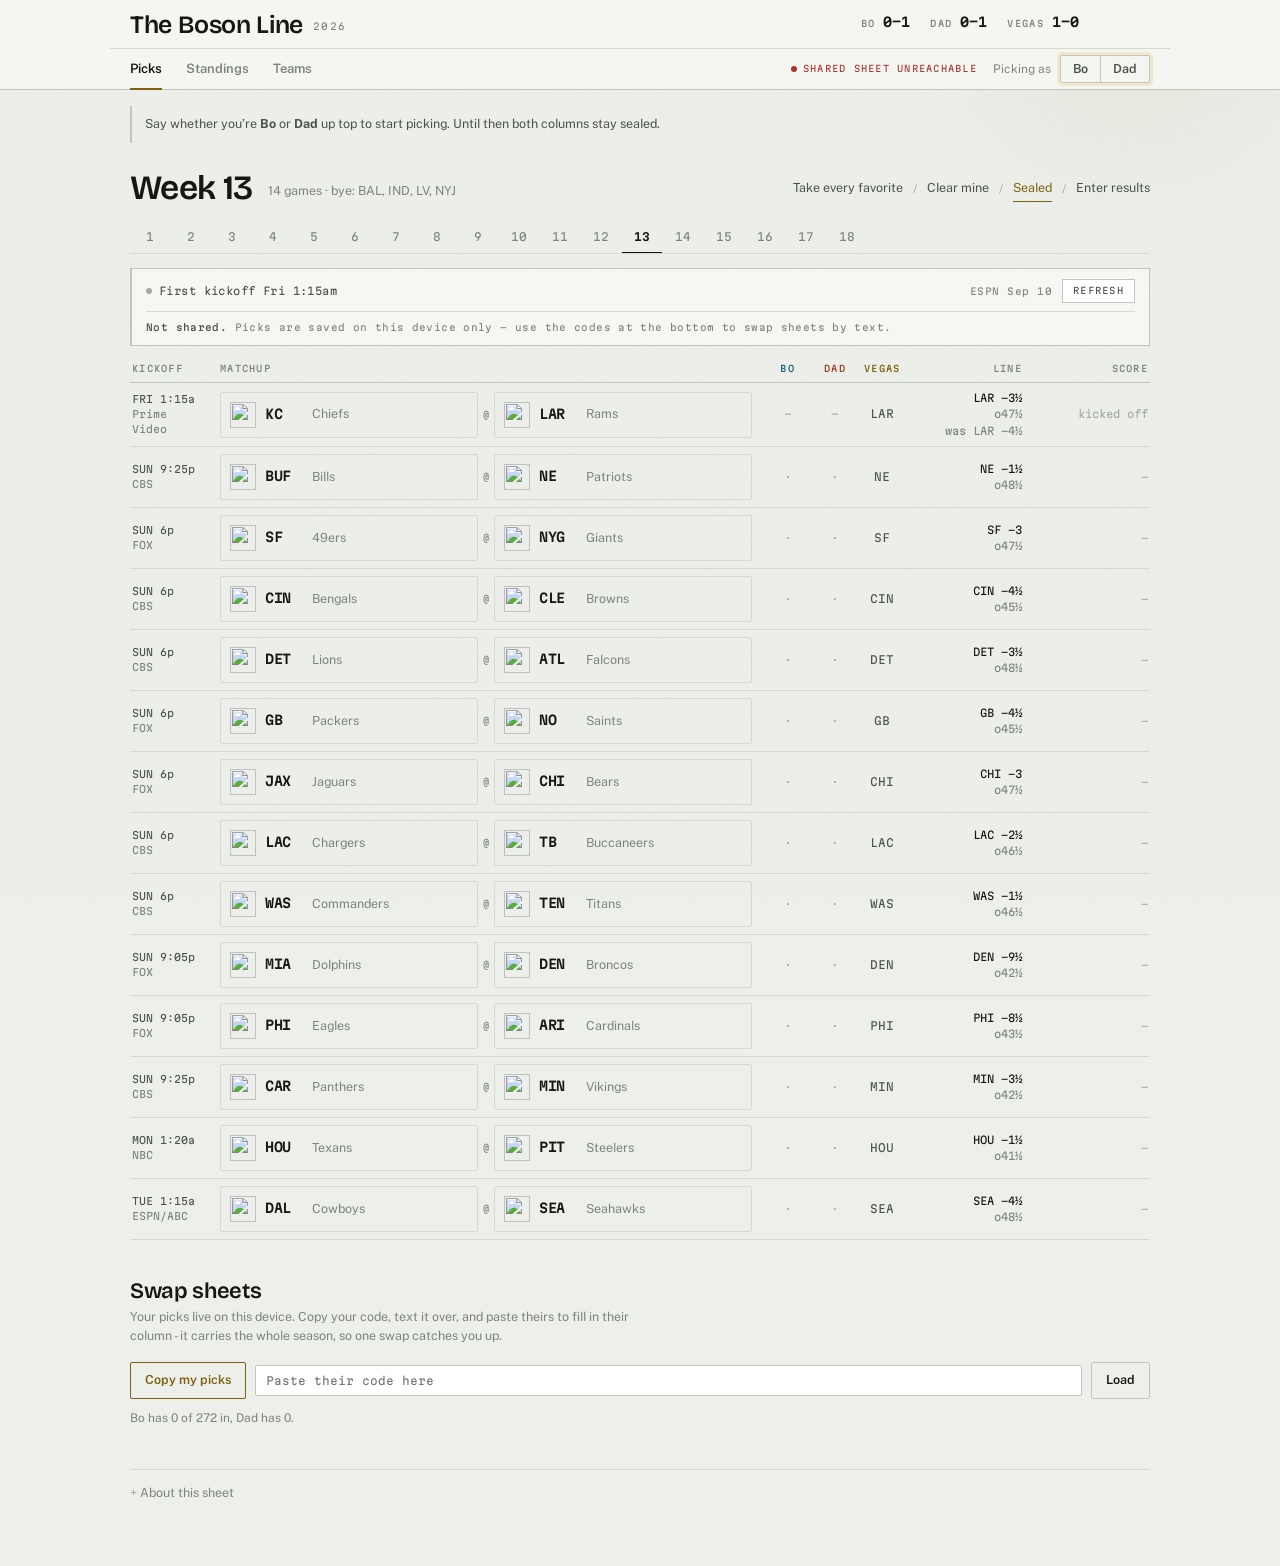
==== docs/index.html @ c56d526b "Make the live data legible and the sync trustworthy Three things Dad will actually notice, plus fres" ====
<!doctype html>
<html lang="en">
<head>
<meta charset="utf-8">
<meta name="viewport" content="width=device-width, initial-scale=1, viewport-fit=cover">
<title>The Boson Line</title>
<meta name="description" content="Bo vs Dad vs Vegas — the 2026 NFL pick sheet.">
<meta name="color-scheme" content="light dark">
<meta name="theme-color" content="#edefea" media="(prefers-color-scheme: light)">
<meta name="theme-color" content="#0f1210" media="(prefers-color-scheme: dark)">
<link rel="icon" href="data:image/svg+xml,%3Csvg xmlns='http://www.w3.org/2000/svg' viewBox='0 0 32 32'%3E%3Ctext y='26' font-size='26'%3E%F0%9F%8F%88%3C/text%3E%3C/svg%3E">
<link rel="preconnect" href="https://fonts.gstatic.com" crossorigin>
<link rel="preconnect" href="https://a.espncdn.com" crossorigin>
<link rel="stylesheet" href="https://fonts.googleapis.com/css2?family=Bricolage+Grotesque:opsz,wght@12..96,500;12..96,600;12..96,700&family=Martian+Mono:wght@400;500;600&family=Public+Sans:wght@400;500;600&display=swap">
<link rel="stylesheet" href="./assets/styles.css">
</head>
<body>

<div class="atmos" aria-hidden="true"></div>
<div class="bloom" aria-hidden="true"></div>

<header class="mast" id="mast">
  <div class="mast-row one">
    <span class="word">The Boson Line<span class="yr">2026</span></span>
    <button type="button" class="live" id="live" title="Jump to the week that is on right now"><i></i>LIVE</button>
    <div class="scoreline" id="scoreline"></div>
  </div>
  <div class="mast-row two">
    <nav class="tabs" role="tablist" aria-label="Sections">
      <button type="button" role="tab" id="tab-picks" aria-selected="true" aria-controls="pane-picks">Picks</button>
      <button type="button" role="tab" id="tab-standings" aria-selected="false" aria-controls="pane-standings">Standings</button>
      <button type="button" role="tab" id="tab-teams" aria-selected="false" aria-controls="pane-teams">Teams</button>
    </nav>
    <span class="status local" id="status"><i></i><span class="txt">On this device</span></span>
    <div class="ident">
      <span class="lab">Picking as</span>
      <div class="pair" role="group" aria-label="Who is picking">
        <button type="button" class="bo" id="who-bo" aria-pressed="false">Bo</button>
        <button type="button" class="dad" id="who-dad" aria-pressed="false">Dad</button>
      </div>
    </div>
  </div>
</header>

<main class="wrap">
  <section id="pane-picks" role="tabpanel" aria-labelledby="tab-picks">
    <div id="notice"></div>
    <div class="whead">
      <h2 id="weekTitle">Week 1</h2>
      <span class="said" id="weekSaid"></span>
      <div class="acts">
        <button type="button" id="fillFav">Take every favorite</button>
        <span class="sep">/</span>
        <button type="button" id="clearWk">Clear mine</button>
        <span class="sep">/</span>
        <button type="button" id="sealBtn" aria-pressed="true">Sealed</button>
        <span class="sep">/</span>
        <button type="button" id="resBtn" aria-pressed="false">Enter results</button>
      </div>
    </div>
    <div class="weeks" id="weeks" role="group" aria-label="Choose week"></div>
    <div class="livebar" id="livebar" aria-live="polite"></div>
    <div class="sheet-head">
      <span class="colhead">Kickoff</span>
      <span class="colhead">Matchup</span>
      <span class="slots colhead"><span>Bo</span><span>Dad</span><span>Vegas</span></span>
      <span class="colhead r">Line</span>
      <span class="colhead r">Score</span>
    </div>
    <div id="games"></div>

    <section class="sec" id="swapSec">
      <h3>Swap sheets</h3>
      <p class="cap" id="swapCap">Your picks live on this device. Copy your code, text it over, and paste theirs
      to fill in their column &mdash; it carries the whole season, so one swap catches you up.</p>
      <div class="swap">
        <button type="button" class="btn key" id="copyMine">Copy my picks</button>
        <input type="text" id="theirCode" placeholder="Paste their code here" spellcheck="false" aria-label="Their picks code">
        <button type="button" class="btn" id="loadTheirs">Load</button>
      </div>
      <p class="said2" id="swapSaid"></p>
    </section>

    <details class="about">
      <summary>About this sheet</summary>
      <div class="body">
        <p><b>Scoring.</b> A point for every game you call right, same as Dad&rsquo;s spreadsheet.
        <b>Vegas</b> is the third player, and its pick is the preseason favorite off the 2026 sheet,
        locked before kickoff so its record can&rsquo;t drift.</p>
        <p><b>The line.</b> The Line column is the current DraftKings number by way of ESPN, with the move
        off the preseason number underneath. Against-the-spread is judged on that current line.</p>
        <p><b>Staying current.</b> The strip under the week shows what is on right now, how old the
        numbers are, and whether both sheets are in step. It refetches on its own &mdash; every 20 seconds
        while a game in the week you are looking at is live, every ten minutes otherwise, and whenever you
        come back to the tab. <b>Refresh</b> forces it.</p>
        <p><b>Sharing.</b> Both of you write to the same sheet, so a pick shows up on the other phone within
        a second or two and the other person&rsquo;s newest change is highlighted as it lands. Picks made
        with no signal are held on the phone and sent the moment it reconnects &mdash; the line reads
        &ldquo;Everything saved&rdquo; only when the shared sheet really has them.</p>
        <p><b>Results.</b> Lines and final scores are pulled live from ESPN whenever you open a week, so
        nothing here needs republishing. Hand entry is only for fixing something ESPN gets wrong. Games lock
        at kickoff, and while the sheet is sealed you can&rsquo;t see the other column on a game until
        you&rsquo;ve picked it yourself.</p>
        <p><b>Sources.</b> Schedule, preseason lines and byes come from Pete Holland&rsquo;s 2026 workbook.
        Kickoffs, live lines, totals, scores, club marks and team colors come from ESPN. Club marks are
        used to identify the teams and belong to their clubs.</p>
        <p class="stamp" id="stamp"></p>
      </div>
    </details>
  </section>

  <section id="pane-standings" role="tabpanel" aria-labelledby="tab-standings" hidden></section>
  <section id="pane-teams" role="tabpanel" aria-labelledby="tab-teams" hidden></section>
</main>

<script type="module" src="./assets/app.js"></script>
</body>
</html>
---- docs/assets/styles.css ----
/* ------------------------------------------------------------------ tokens
   Borrowed from the portfolio system: every neutral tinted toward the canvas,
   hairline borders, sharp 2px corners, one accent held under ~10% of any view.
   Green means right and red means wrong; nothing else gets to use them.      */
:root{
  --paper:#edefea; --sheet:#f6f7f3; --raise:#ffffff;
  --ink:#151812; --ink2:#4c534a; --ink3:#7d857a; --faint:#a3aa9e;
  --rule:#d5d9d0; --rule2:#c0c6ba;
  --gold:#7f6210; --gold-bg:#efe7d0;
  --bo:#1a6580; --bo-bg:#dceaf0; --bo-on:#ffffff;
  --dad:#9b3f28; --dad-bg:#f6e1d9; --dad-on:#ffffff;
  --hit:#2a7146; --live:#a8352f;
  --glow:rgba(127,98,16,.055);
  --noise:.030;
}
@media (prefers-color-scheme: dark){
  :root:not([data-theme="light"]){
    --paper:#0f1210; --sheet:#161a15; --raise:#1c211a;
    --ink:#eef1ea; --ink2:#aab2a5; --ink3:#828a7d; --faint:#5f6659;
    --rule:#272e24; --rule2:#3a4237;
    --gold:#d9ae4c; --gold-bg:#332c17;
    --bo:#6ec2dd; --bo-bg:#122c35; --bo-on:#0c181d;
    --dad:#e8956f; --dad-bg:#341f17; --dad-on:#20110a;
    --hit:#63c489; --live:#ef8079;
    --glow:rgba(217,174,76,.06);
    --noise:.040;
  }
}
:root[data-theme="dark"]{
  --paper:#0f1210; --sheet:#161a15; --raise:#1c211a;
  --ink:#eef1ea; --ink2:#aab2a5; --ink3:#828a7d; --faint:#5f6659;
  --rule:#272e24; --rule2:#3a4237;
  --gold:#d9ae4c; --gold-bg:#332c17;
  --bo:#6ec2dd; --bo-bg:#122c35; --bo-on:#0c181d;
  --dad:#e8956f; --dad-bg:#341f17; --dad-on:#20110a;
  --hit:#63c489; --live:#ef8079;
  --glow:rgba(217,174,76,.06);
  --noise:.040;
}

*{box-sizing:border-box}
body{
  margin:0; background:var(--paper); color:var(--ink);
  font-family:"Public Sans", ui-sans-serif, system-ui, -apple-system, "Segoe UI", sans-serif;
  font-size:15px; line-height:1.5; -webkit-font-smoothing:antialiased;
  font-feature-settings:"cv11","ss01";
}
/* atmosphere: a faint tooth over the whole page so the ground reads as paper
   rather than flat fill, plus one warm bloom behind the masthead. */
.atmos{position:fixed; inset:0; z-index:0; pointer-events:none;
  background-image:url("data:image/svg+xml,%3Csvg xmlns='http://www.w3.org/2000/svg' width='200' height='200'%3E%3Cfilter id='n'%3E%3CfeTurbulence type='fractalNoise' baseFrequency='.85' numOctaves='3' stitchTiles='stitch'/%3E%3C/filter%3E%3Crect width='100%25' height='100%25' filter='url(%23n)'/%3E%3C/svg%3E");
  opacity:var(--noise)}
.bloom{position:fixed; top:-220px; right:-160px; width:620px; height:520px; z-index:0; pointer-events:none;
  background:radial-gradient(closest-side, var(--glow), transparent 70%)}
.mast, main{position:relative; z-index:1}
button{font:inherit; color:inherit; cursor:pointer; background:none; border:none; text-align:left; padding:0}
:focus-visible{outline:2px solid var(--gold); outline-offset:3px}
h2,h3{text-wrap:balance; margin:0}
img{max-width:100%}
.wrap{max-width:1060px; margin:0 auto; padding-inline:20px; padding-block:0 64px}
[hidden]{display:none !important}

/* the mono voice: eyebrows, column heads, codes and figures - nothing else */
.mono, .colhead, .sc .n, .sc .v, .when, .ledger, .line, .score, .weeks button,
.pk .code, td.n, th, .resedit, .live, .stamp, .livebar{
  font-family:"Martian Mono", ui-monospace, SFMono-Regular, Menlo, monospace;
  font-variant-numeric:tabular-nums;
}
.colhead{font-size:9px; letter-spacing:.14em; text-transform:uppercase; color:var(--ink3); font-weight:500}

/* ------------------------------------------------------------------ live strip
   One line that answers "what is happening, and is this current?" - which the
   sheet previously made you read sixteen rows to work out. */
.livebar{display:grid; gap:8px 16px; align-items:center; margin-top:14px;
  grid-template-columns:auto minmax(0,1fr) auto; grid-template-areas:"state scores meta" "sync sync sync";
  border:1px solid var(--rule2); border-left:2px solid var(--rule2);
  background:var(--sheet); padding:10px 14px; font-size:10.5px}
.livebar.on{border-left-color:var(--live)}
.lb-state{grid-area:state; display:flex; align-items:center; gap:7px; color:var(--ink2);
  letter-spacing:.04em; white-space:nowrap}
.lb-state i{width:6px; height:6px; border-radius:50%; background:var(--faint); flex:0 0 auto}
.livebar.on .lb-state{color:var(--live)}
.livebar.on .lb-state i{background:currentColor; animation:blip 1.9s infinite}
.lb-scores{grid-area:scores; display:flex; gap:8px; overflow-x:auto; scrollbar-width:none;
  min-width:0; padding-bottom:1px}
.lb-scores::-webkit-scrollbar{display:none}
.lb-scores .chip{display:inline-flex; align-items:baseline; gap:5px; white-space:nowrap;
  border:1px solid var(--rule); background:var(--raise); padding:3px 8px; color:var(--ink2)}
.lb-scores .chip b{color:var(--ink); font-weight:600}
.lb-scores .chip i{font-style:normal; color:var(--live); font-size:9px; letter-spacing:.06em}
.lb-meta{grid-area:meta; display:flex; align-items:center; gap:10px; white-space:nowrap}
.lb-meta .fresh{color:var(--ink3); font-size:9.5px; letter-spacing:.05em}
.refresh{border:1px solid var(--rule2); padding:4px 10px; font-size:9px; letter-spacing:.14em;
  text-transform:uppercase; color:var(--ink2); background:var(--raise)}
.refresh:hover{border-color:var(--gold); color:var(--gold)}
.lb-sync{grid-area:sync; border-top:1px solid var(--rule); padding-top:8px; color:var(--ink3);
  font-size:9.5px; letter-spacing:.04em; line-height:1.6}
.lb-sync b{font-weight:500; color:var(--ink2)}
.lb-sync b.ok{color:var(--hit)}
.lb-sync b.warn{color:var(--live)}
.lb-sync .dot{color:var(--faint); margin:0 2px}

/* a pick arriving from the other phone gets one beat of attention */
@keyframes landed{
  0%{background:color-mix(in srgb, var(--gold) 20%, transparent)}
  100%{background:transparent}
}
.game.justin{animation:landed 2.4s ease-out}
.score.now{display:flex; align-items:baseline; gap:4px 6px; justify-content:flex-end;
  flex-wrap:wrap; font-weight:600}
.score.now b, .score.now .sub{white-space:nowrap; font-weight:inherit}
.score.now .pulse{width:5px; height:5px; border-radius:50%; background:currentColor;
  animation:blip 1.9s infinite; flex:0 0 auto; align-self:center}
.score.now .sub{display:inline; font-weight:400}
@media (prefers-reduced-motion:reduce){
  .game.justin{background:color-mix(in srgb, var(--gold) 12%, transparent)}
}

/* ------------------------------------------------------------------ masthead */
.mast{background:color-mix(in srgb, var(--sheet) 88%, transparent); backdrop-filter:blur(9px);
  border-bottom:1px solid var(--rule2); position:sticky; top:0; z-index:20}
.mast-row{max-width:1060px; margin:0 auto; padding:0 20px; display:flex; align-items:center; gap:16px}
.mast-row.one{padding-top:12px; padding-bottom:10px}
.mast-row.two{border-top:1px solid var(--rule)}
.word{font-family:"Bricolage Grotesque", ui-sans-serif, system-ui, sans-serif; font-weight:600;
  font-size:25px; line-height:1.05; letter-spacing:-.015em; white-space:nowrap; font-feature-settings:"ss01"}
.word .yr{font-family:"Martian Mono",monospace; font-size:9.5px; letter-spacing:.16em; font-weight:400;
  color:var(--ink3); margin-left:10px; vertical-align:3px}
.live{display:none; align-items:center; gap:6px; font-size:9px; letter-spacing:.16em; color:var(--live);
  border:1px solid color-mix(in srgb, var(--live) 40%, transparent); border-radius:2px; padding:3px 7px}
.live:hover{background:color-mix(in srgb, var(--live) 10%, transparent)}
.live.on{display:inline-flex}
.live i{width:6px; height:6px; border-radius:50%; background:currentColor; animation:blip 1.9s infinite}
@keyframes blip{50%{opacity:.2}}

.scoreline{display:flex; gap:20px; margin-left:auto; align-items:baseline}
.sc{display:flex; align-items:baseline; gap:8px; padding-bottom:3px; border-bottom:2px solid transparent}
.sc .n{font-size:9px; letter-spacing:.15em; text-transform:uppercase; color:var(--ink3); font-weight:500}
.sc .v{font-size:13px; font-weight:600}
.sc.lead{border-bottom-color:currentColor}
.sc.bo.lead{color:var(--bo)} .sc.dad.lead{color:var(--dad)}
.sc.lead .v{color:var(--ink)}

.tabs{display:flex; gap:24px; margin-right:auto}
.tabs button{font-size:13px; font-weight:600; color:var(--ink3); padding:10px 0 9px;
  border-bottom:2px solid transparent; margin-bottom:-1px; transition:color .18s}
.tabs button[aria-selected="true"]{color:var(--ink); border-bottom-color:var(--gold)}
.tabs button:hover{color:var(--ink2)}
.ident{display:flex; align-items:center; gap:9px}
.ident .lab{font-size:12px; color:var(--ink3)}
.ident .pair{display:flex; border:1px solid var(--rule2); border-radius:2px; overflow:hidden}
.ident button{padding:4px 12px; font-size:12.5px; font-weight:600; color:var(--ink2); transition:background .18s, color .18s}
.ident button + button{border-left:1px solid var(--rule2)}
.ident button.bo[aria-pressed="true"]{background:var(--bo); color:var(--bo-on)}
.ident button.dad[aria-pressed="true"]{background:var(--dad); color:var(--dad-on)}
.unset .ident .pair{box-shadow:0 0 0 3px var(--gold-bg)}

/* ------------------------------------------------------------------ week header */
.whead{display:flex; align-items:flex-end; gap:16px; flex-wrap:wrap; padding:28px 0 0}
.whead h2{font-family:"Bricolage Grotesque",ui-sans-serif,system-ui,sans-serif; font-weight:600;
  font-size:34px; line-height:1; letter-spacing:-.02em}
.whead .said{font-size:12.5px; color:var(--ink3); padding-bottom:4px; margin-right:auto}
.acts{display:flex; align-items:center; flex-wrap:wrap; padding-bottom:3px}
.acts button{font-size:12.5px; color:var(--ink2); padding:3px 0; border-bottom:1px solid transparent; transition:color .18s}
.acts button:hover{color:var(--ink); border-bottom-color:var(--rule2)}
.acts button[aria-pressed="true"]{color:var(--gold); border-bottom-color:var(--gold)}
.acts .sep{color:var(--faint); padding:0 10px; font-size:12px}

.weeks{display:flex; gap:1px; overflow-x:auto; overflow-y:hidden; margin:18px 0 0;
  border-bottom:1px solid var(--rule); scrollbar-width:thin}
.weeks button{flex:0 0 auto; min-width:40px; text-align:center; padding:6px 0 7px; font-size:11px;
  color:var(--ink3); border-bottom:2px solid transparent; margin-bottom:-1px; transition:color .18s}
.weeks button:hover{color:var(--ink); background:var(--sheet)}
.weeks button[aria-current="true"]{color:var(--ink); font-weight:600; border-bottom-color:var(--ink)}
.weeks button.done{color:var(--faint)}
.weeks button[aria-current="true"].done{color:var(--ink)}

/* ------------------------------------------------------------------ the sheet */
.sheet-head, .game{display:grid; grid-template-columns:74px minmax(0,1fr) 138px 104px 112px; gap:14px; align-items:center}
.sheet-head{padding:16px 2px 7px; border-bottom:1px solid var(--rule2)}
.sheet-head .r{text-align:right}
.slots{display:grid; grid-template-columns:repeat(3,1fr); gap:4px; text-align:center}
.sheet-head .slots span:nth-child(1){color:var(--bo)}
.sheet-head .slots span:nth-child(2){color:var(--dad)}
.sheet-head .slots span:nth-child(3){color:var(--gold)}

.game{padding:7px 2px; border-bottom:1px solid var(--rule)}
.game.inplay{box-shadow:inset 2px 0 0 var(--live); padding-left:8px}
.game.final .when{color:var(--faint)}

.when{font-size:10px; color:var(--ink2); line-height:1.5}
.when .b{display:block; color:var(--ink3)}
.when .note{display:block; color:var(--gold); letter-spacing:.06em}

.matchup{display:grid; grid-template-columns:minmax(0,1fr) 16px minmax(0,1fr); align-items:stretch}
.matchup .at{display:flex; align-items:center; justify-content:center; font-size:9px; color:var(--ink3);
  font-family:"Martian Mono",monospace}
.pk{display:flex; align-items:center; gap:9px; width:100%; min-width:0; padding:7px 9px; min-height:46px;
  border:1px solid var(--rule); border-radius:2px; background:var(--raise);
  transition:background .16s, border-color .16s}
.pk:hover:not(:disabled){border-color:var(--rule2); background:var(--sheet)}
.pk:disabled{cursor:default; background:transparent}
.lg{width:26px; height:26px; flex:0 0 auto; object-fit:contain; display:block}
.lg.dk{display:none}
.pk .code{font-size:13px; font-weight:600; letter-spacing:-.03em; min-width:38px}
.pk .nick{font-size:12.5px; color:var(--ink3); overflow:hidden; text-overflow:ellipsis; white-space:nowrap;
  min-width:0; font-family:"Public Sans",sans-serif}
.pk.mine{border-color:currentColor; box-shadow:inset 2px 0 0 currentColor}
.pk.mine.bo{color:var(--bo); background:var(--bo-bg)}
.pk.mine.dad{color:var(--dad); background:var(--dad-bg)}
.pk.mine .code{color:var(--ink)}
.pk.won .code{color:var(--hit)}
.pk.lost{opacity:.4}
.pk.lost .lg{filter:grayscale(1)}

.ledger{display:grid; grid-template-columns:repeat(3,1fr); gap:4px; text-align:center; font-size:11px}
.ledger span{padding:2px 0; color:var(--ink2)}
.ledger .none, .ledger .seal{color:var(--faint)}
.ledger .hit{color:var(--hit); font-weight:600}
.ledger .miss{color:var(--faint); text-decoration:line-through; text-decoration-thickness:1px}

.line{font-size:10.5px; text-align:right; line-height:1.55; color:var(--ink)}
.line .sub{display:block; color:var(--ink3)}
.line .cov{color:var(--hit)}
.score{font-size:10.5px; text-align:right; line-height:1.55; color:var(--ink)}
.score.now{color:var(--live)}
.score .sub{display:block; color:var(--ink3)}
.line .sub .b{white-space:nowrap}   /* keep "was PIT -3" from breaking across lines */
.score .none{color:var(--faint)}

.resedit{display:flex; gap:5px; align-items:center; justify-content:flex-end; flex-wrap:wrap; font-size:10px}
.resedit button{border:1px solid var(--rule2); border-radius:2px; padding:5px 7px; font-size:10px; background:var(--raise)}
.resedit button[aria-pressed="true"]{background:var(--hit); border-color:var(--hit); color:#fff}
.resedit input{width:46px; border:1px solid var(--rule2); border-radius:2px; padding:5px; background:var(--raise);
  color:var(--ink); font-family:"Martian Mono",monospace; font-size:10px; text-align:center}

/* ------------------------------------------------------------------ sections */
.sec{padding:38px 0 0}
.sec > h3{font-family:"Bricolage Grotesque",ui-sans-serif,system-ui,sans-serif; font-weight:600;
  font-size:22px; letter-spacing:-.015em; line-height:1.2}
.sec > .cap{font-size:12.5px; color:var(--ink3); margin:4px 0 16px; max-width:64ch}
.tblwrap{overflow-x:auto}
table{border-collapse:collapse; width:100%; font-size:13px}
th,td{padding:6px 10px; text-align:right; white-space:nowrap; border-bottom:1px solid var(--rule)}
th{font-size:9px; letter-spacing:.13em; text-transform:uppercase; color:var(--ink3); font-weight:500;
  border-bottom:1px solid var(--rule2)}
th:first-child,td:first-child{text-align:left; padding-left:2px}
th:last-child,td:last-child{padding-right:2px}
tbody tr:last-child td{border-bottom:1px solid var(--rule2)}
tr.tot td{font-weight:600; border-top:1px solid var(--rule2); border-bottom:none}
tr.wait td{color:var(--faint)}
.bocol{color:var(--bo)} .dadcol{color:var(--dad)} .vegcol{color:var(--gold)}
.tname{display:flex; align-items:center; gap:9px}
.tname .lg{width:20px; height:20px}
.tname b{font-family:"Martian Mono",monospace; font-size:11px; font-weight:600; letter-spacing:-.02em}
.barcell{width:130px; padding-right:2px}
.bar{display:block; height:7px; background:var(--tcl); border-radius:1px}

.dl{display:grid; grid-template-columns:repeat(auto-fit,minmax(210px,1fr)); gap:0 30px}
.dl div{display:flex; align-items:baseline; gap:10px; padding:8px 0; border-bottom:1px solid var(--rule)}
.dl dt{font-size:12.5px; color:var(--ink3); margin-right:auto}
.dl dd{margin:0; font-family:"Martian Mono",monospace; font-size:11.5px; font-weight:500}

.legend{display:flex; gap:18px; flex-wrap:wrap; font-size:12px; color:var(--ink2); margin-top:12px}
.legend i{display:inline-block; width:14px; height:2px; vertical-align:middle; margin-right:7px}

.swap{margin-top:14px; display:flex; gap:9px; flex-wrap:wrap; align-items:center}
.swap input{flex:1 1 240px; min-width:0; border:1px solid var(--rule2); border-radius:2px; padding:8px 10px;
  background:var(--raise); color:var(--ink); font-family:"Martian Mono",monospace; font-size:11px}
.btn{border:1px solid var(--rule2); border-radius:2px; padding:8px 14px; font-size:12.5px; font-weight:600;
  background:transparent; color:var(--ink); white-space:nowrap; transition:background .2s, color .2s, border-color .2s}
.btn:hover{border-color:var(--ink3); background:var(--sheet)}
.btn.key{border-color:var(--gold); color:var(--gold)}
.btn.key:hover{background:var(--gold); color:var(--paper); border-color:var(--gold)}
.said2{font-size:12px; color:var(--ink3); margin-top:10px}

.flash{margin:14px 0 0; border-left:2px solid var(--gold); background:var(--gold-bg); color:var(--gold);
  padding:9px 13px; font-size:12.5px}
.nudge{margin:16px 0 0; border-left:2px solid var(--rule2); padding:9px 13px; font-size:12.5px; color:var(--ink2)}

details.about{margin-top:42px; border-top:1px solid var(--rule); padding-top:14px}
details.about summary{font-size:12.5px; color:var(--ink3); cursor:pointer; list-style:none}
details.about summary::-webkit-details-marker{display:none}
details.about summary::before{content:"+ "; color:var(--faint)}
details.about[open] summary::before{content:"- "}
details.about .body{padding-top:12px; max-width:66ch; font-size:12.5px; color:var(--ink2)}
details.about p{margin:0 0 10px}
details.about b{color:var(--ink); font-weight:600}
.stamp{font-size:10px; color:var(--faint); margin-top:16px}

.lg.dk{display:none}
@media (prefers-color-scheme: dark){
  :root:not([data-theme="light"]) .lg.lt{display:none}
  :root:not([data-theme="light"]) .lg.dk{display:block}
  :root:not([data-theme="light"]) .bar{background:var(--tcd)}
}
:root[data-theme="dark"] .lg.lt{display:none}
:root[data-theme="dark"] .lg.dk{display:block}
:root[data-theme="dark"] .bar{background:var(--tcd)}

@media (max-width:840px){
  .sheet-head{display:none}
  .game{grid-template-columns:1fr; gap:9px; padding:13px 2px}
  .game.inplay{padding-left:8px}
  .when{display:flex; gap:10px; align-items:baseline; flex-wrap:wrap}
  .when .b, .when .note{display:inline}
  .ledger{grid-template-columns:repeat(3,minmax(0,86px)); justify-content:start; text-align:left; gap:0 14px}
  .ledger span{position:relative; padding-left:30px}
  .ledger span::before{position:absolute; left:0; font-size:8px; letter-spacing:.08em; color:var(--ink3)}
  .ledger span:nth-child(1)::before{content:"BO"; color:var(--bo)}
  .ledger span:nth-child(2)::before{content:"DAD"; color:var(--dad)}
  .ledger span:nth-child(3)::before{content:"VEG"; color:var(--gold)}
  .line,.score{text-align:left}
  .line .sub,.score .sub{display:inline; margin-left:9px}
  .score.now{justify-content:flex-start}
  .livebar{grid-template-columns:minmax(0,1fr); grid-template-areas:"state" "scores" "meta" "sync"; gap:9px}
  .lb-meta{justify-content:space-between}
  .resedit{justify-content:flex-start}
  .scoreline{gap:16px; width:100%; margin-left:0}
  .mast-row.one{flex-wrap:wrap; gap:9px}
  .word{font-size:21px}
  .whead h2{font-size:27px}
  .tabs{gap:18px}
  .bloom{display:none}
}
@media (prefers-reduced-motion:reduce){*{transition:none !important; animation:none !important}}

/* ------------------------------------------------------------------ shared-ledger status */
.status{display:inline-flex; align-items:center; gap:6px; font-family:"Martian Mono",monospace;
  font-size:9px; letter-spacing:.14em; text-transform:uppercase; color:var(--ink3); white-space:nowrap}
.status i{width:6px; height:6px; border-radius:50%; background:currentColor; flex:0 0 auto}
.status.live{color:var(--hit)}
.status.local{color:var(--ink3)}
.status.error{color:var(--live)}
.pulling{font-family:"Martian Mono",monospace; font-size:9px; letter-spacing:.14em;
  text-transform:uppercase; color:var(--ink3); opacity:0; transition:opacity .25s}
.pulling.on{opacity:1}
@media (max-width:840px){ .status .txt{display:none} }

/* ------------------------------------------------------------------ narrow phones
   The masthead's second row (tabs + status + identity) is the one thing that
   outgrows a small handset: at a 345px viewport it pushed the page 24px wide and
   put a horizontal scrollbar under everything. Drop the "Picking as" label, tighten
   the tab gap, and let the row wrap rather than overflow. */
@media (max-width:840px){
  .mast-row{gap:10px}
  .mast-row.two{flex-wrap:wrap; row-gap:0}
}
@media (max-width:430px){
  .ident .lab{display:none}
  .weeks button{padding:10px 0 11px; min-width:42px}   /* thumb-sized week switching */
  .tabs{gap:14px}
  .mast-row{padding-inline:16px}
  .wrap{padding-inline:16px}
  .whead h2{font-size:24px}
  .word{font-size:19px}
  .word .yr{margin-left:7px}
}
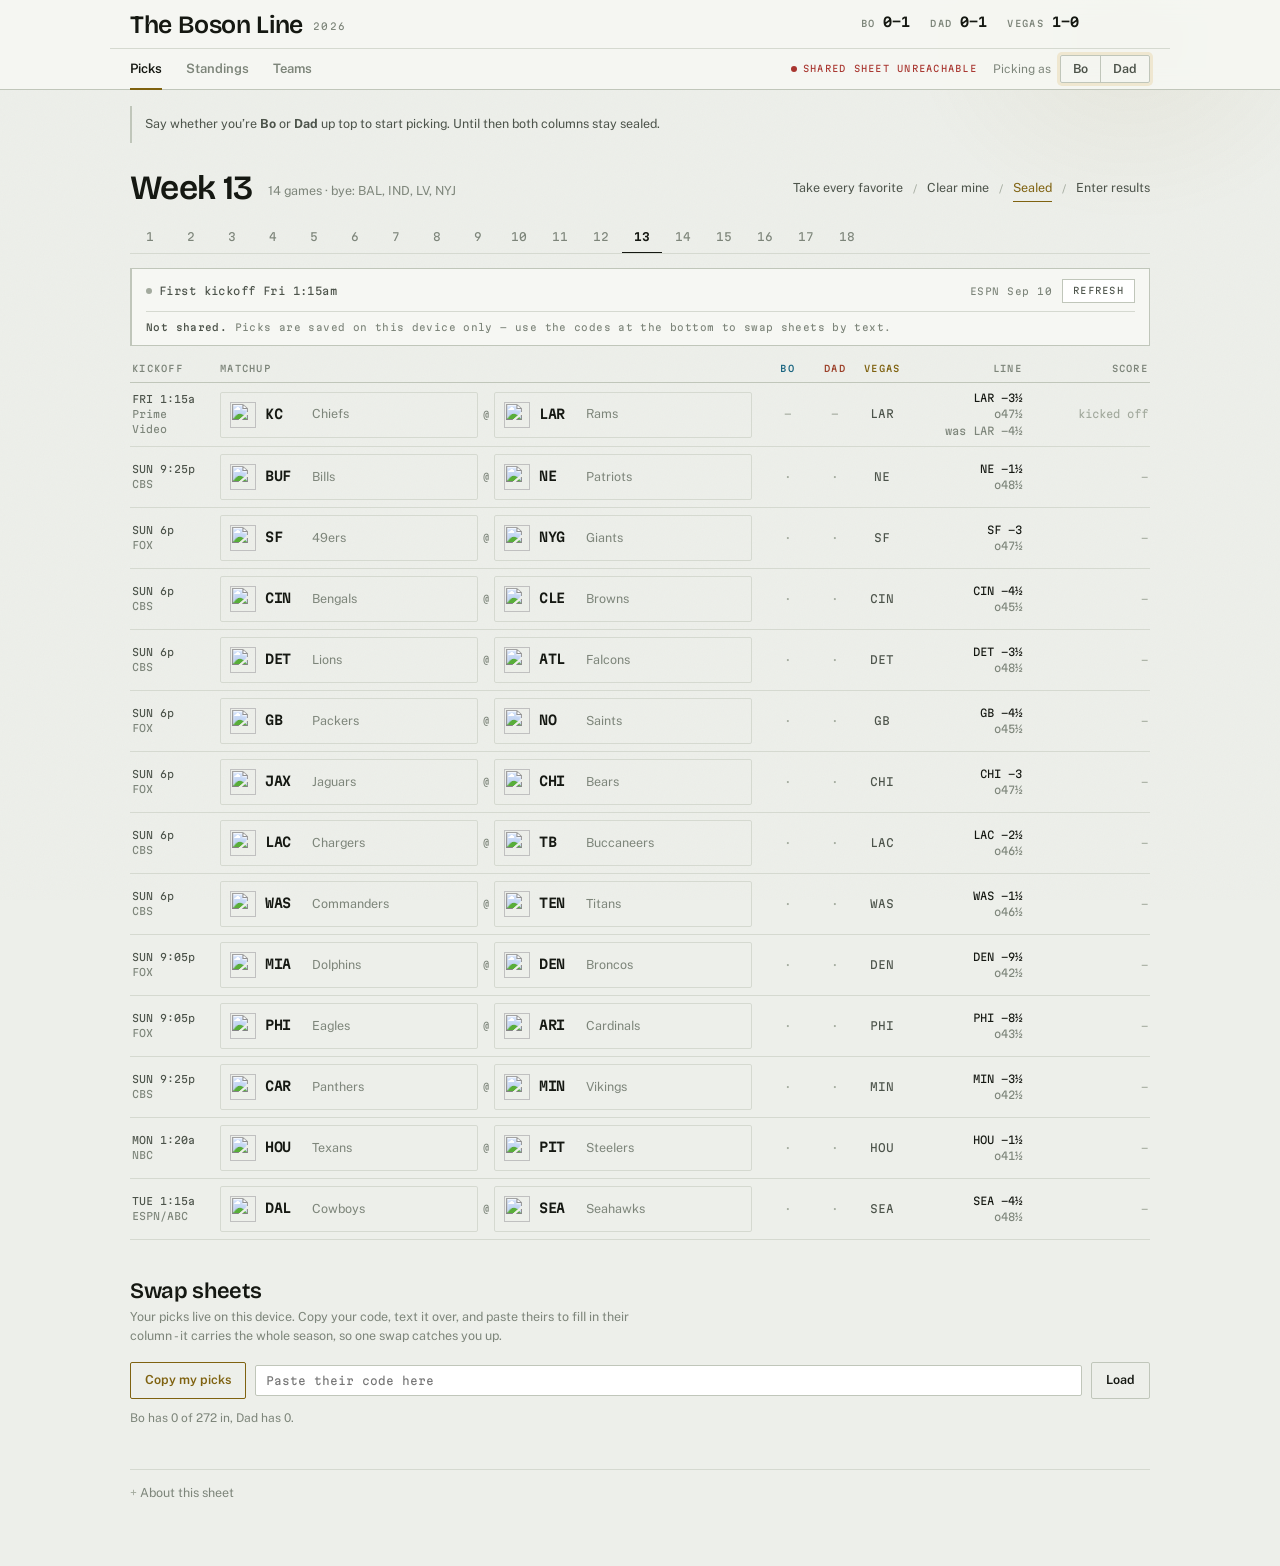
==== commit 4f3285f4: "Add a sample season, make it installable, undo a cleared week Three things, plus one repair.  Sample" ====
--- a/docs/index.html
+++ b/docs/index.html
@@ -9,6 +9,13 @@
 <meta name="theme-color" content="#edefea" media="(prefers-color-scheme: light)">
 <meta name="theme-color" content="#0f1210" media="(prefers-color-scheme: dark)">
 <link rel="icon" href="data:image/svg+xml,%3Csvg xmlns='http://www.w3.org/2000/svg' viewBox='0 0 32 32'%3E%3Ctext y='26' font-size='26'%3E%F0%9F%8F%88%3C/text%3E%3C/svg%3E">
+<link rel="icon" type="image/png" sizes="192x192" href="./icons/icon-192.png">
+<link rel="manifest" href="./manifest.webmanifest">
+<link rel="apple-touch-icon" href="./icons/apple-touch-icon.png">
+<meta name="mobile-web-app-capable" content="yes">
+<meta name="apple-mobile-web-app-capable" content="yes">
+<meta name="apple-mobile-web-app-title" content="Boson Line">
+<meta name="apple-mobile-web-app-status-bar-style" content="black-translucent">
 <link rel="preconnect" href="https://fonts.gstatic.com" crossorigin>
 <link rel="preconnect" href="https://a.espncdn.com" crossorigin>
 <link rel="stylesheet" href="https://fonts.googleapis.com/css2?family=Bricolage+Grotesque:opsz,wght@12..96,500;12..96,600;12..96,700&family=Martian+Mono:wght@400;500;600&family=Public+Sans:wght@400;500;600&display=swap">
@@ -41,6 +48,8 @@
     </div>
   </div>
 </header>
+
+<div class="demobar" id="demobar" role="status" hidden></div>
 
 <main class="wrap">
   <section id="pane-picks" role="tabpanel" aria-labelledby="tab-picks">
@@ -104,6 +113,16 @@
         <p><b>Sources.</b> Schedule, preseason lines and byes come from Pete Holland&rsquo;s 2026 workbook.
         Kickoffs, live lines, totals, scores, club marks and team colors come from ESPN. Club marks are
         used to identify the teams and belong to their clubs.</p>
+        <div class="setting">
+          <div class="what">
+            <b>Show a sample season</b>
+            <span>Fills the sheet with an invented week 10 &mdash; a season in progress, results and all
+            &mdash; so you can see how it looks in November. Your real picks stay exactly where they are,
+            and nothing from the sample is saved or shared. Adding <code>?demo=1</code> to the address
+            opens straight into it.</span>
+          </div>
+          <button type="button" class="btn" id="demoBtn" aria-pressed="false">Show sample</button>
+        </div>
         <p class="stamp" id="stamp"></p>
       </div>
     </details>
--- a/docs/assets/styles.css
+++ b/docs/assets/styles.css
@@ -67,6 +67,31 @@
   font-variant-numeric:tabular-nums;
 }
 .colhead{font-size:9px; letter-spacing:.14em; text-transform:uppercase; color:var(--ink3); font-weight:500}
+
+/* ------------------------------------------------------------------ sample season
+   Loud enough that nobody mistakes invented results for real ones, quiet enough
+   to live above the sheet without shouting over it. */
+.demobar{position:relative; z-index:1; max-width:1060px; margin:14px auto 0; padding:10px 14px;
+  display:flex; align-items:center; gap:12px; flex-wrap:wrap;
+  border:1px solid color-mix(in srgb, var(--gold) 45%, transparent);
+  background:var(--gold-bg); color:var(--ink2); font-size:12.5px; line-height:1.5}
+.demobar .tag{font-family:"Martian Mono",ui-monospace,monospace; font-size:8.5px; letter-spacing:.16em;
+  text-transform:uppercase; color:var(--gold); border:1px solid currentColor; padding:3px 7px;
+  flex:0 0 auto; align-self:flex-start}
+.demobar .txt{flex:1 1 260px; min-width:0}
+.demobar .txt b{color:var(--ink); font-weight:600}
+.demobar button{flex:0 0 auto; border:1px solid var(--gold); color:var(--gold); background:transparent;
+  padding:6px 12px; font-size:11px; font-weight:500}
+.demobar button:hover{background:color-mix(in srgb, var(--gold) 14%, transparent)}
+
+/* a labelled control inside the About panel */
+.setting{display:flex; gap:16px; align-items:flex-start; flex-wrap:wrap;
+  border-top:1px solid var(--rule); margin-top:16px; padding-top:16px}
+.setting .what{flex:1 1 260px; min-width:0}
+.setting .what b{display:block; color:var(--ink); font-weight:600}
+.setting .what span{display:block; color:var(--ink3); font-size:12.5px; margin-top:3px}
+.setting .what code{font-family:"Martian Mono",ui-monospace,monospace; font-size:11px; color:var(--ink2)}
+.setting button{flex:0 0 auto}
 
 /* ------------------------------------------------------------------ live strip
    One line that answers "what is happening, and is this current?" - which the
@@ -277,6 +302,9 @@
 .flash{margin:14px 0 0; border-left:2px solid var(--gold); background:var(--gold-bg); color:var(--gold);
   padding:9px 13px; font-size:12.5px}
 .nudge{margin:16px 0 0; border-left:2px solid var(--rule2); padding:9px 13px; font-size:12.5px; color:var(--ink2)}
+.flash button[data-act="undo"]{border:1px solid var(--gold); color:var(--gold); background:transparent;
+  padding:3px 10px; margin-left:8px; font-size:11px; font-weight:500}
+.flash button[data-act="undo"]:hover{background:color-mix(in srgb, var(--gold) 14%, transparent)}
 
 details.about{margin-top:42px; border-top:1px solid var(--rule); padding-top:14px}
 details.about summary{font-size:12.5px; color:var(--ink3); cursor:pointer; list-style:none}
@@ -313,8 +341,21 @@
   .line,.score{text-align:left}
   .line .sub,.score .sub{display:inline; margin-left:9px}
   .score.now{justify-content:flex-start}
-  .livebar{grid-template-columns:minmax(0,1fr); grid-template-areas:"state" "scores" "meta" "sync"; gap:9px}
-  .lb-meta{justify-content:space-between}
+  /* State and freshness share a row where they fit and wrap where they do not.
+     Fixed grid columns collided here: .lb-state does not wrap, so a long phrase
+     ran straight under the Refresh button. */
+  .livebar{display:flex; flex-wrap:wrap; align-items:center; gap:8px 10px; padding:9px 12px}
+  .lb-state{flex:1 1 auto; min-width:0; white-space:normal}
+  .lb-meta{flex:0 0 auto; margin-left:auto; justify-content:flex-end; gap:8px}
+  .lb-scores{flex:1 1 100%; order:3}
+  .lb-sync{flex:1 1 100%; order:4}
+  .lb-scores:empty{display:none}
+  /* the week head was costing four lines before a single game was visible */
+  .whead{padding-top:18px; gap:4px 14px}
+  .whead .said{margin-right:0; padding-bottom:0; width:100%}
+  .whead .acts{width:100%; overflow-x:auto; white-space:nowrap; scrollbar-width:none; padding-top:2px}
+  .whead .acts::-webkit-scrollbar{display:none}
+  .demobar{margin-top:10px; font-size:12px}
   .resedit{justify-content:flex-start}
   .scoreline{gap:16px; width:100%; margin-left:0}
   .mast-row.one{flex-wrap:wrap; gap:9px}
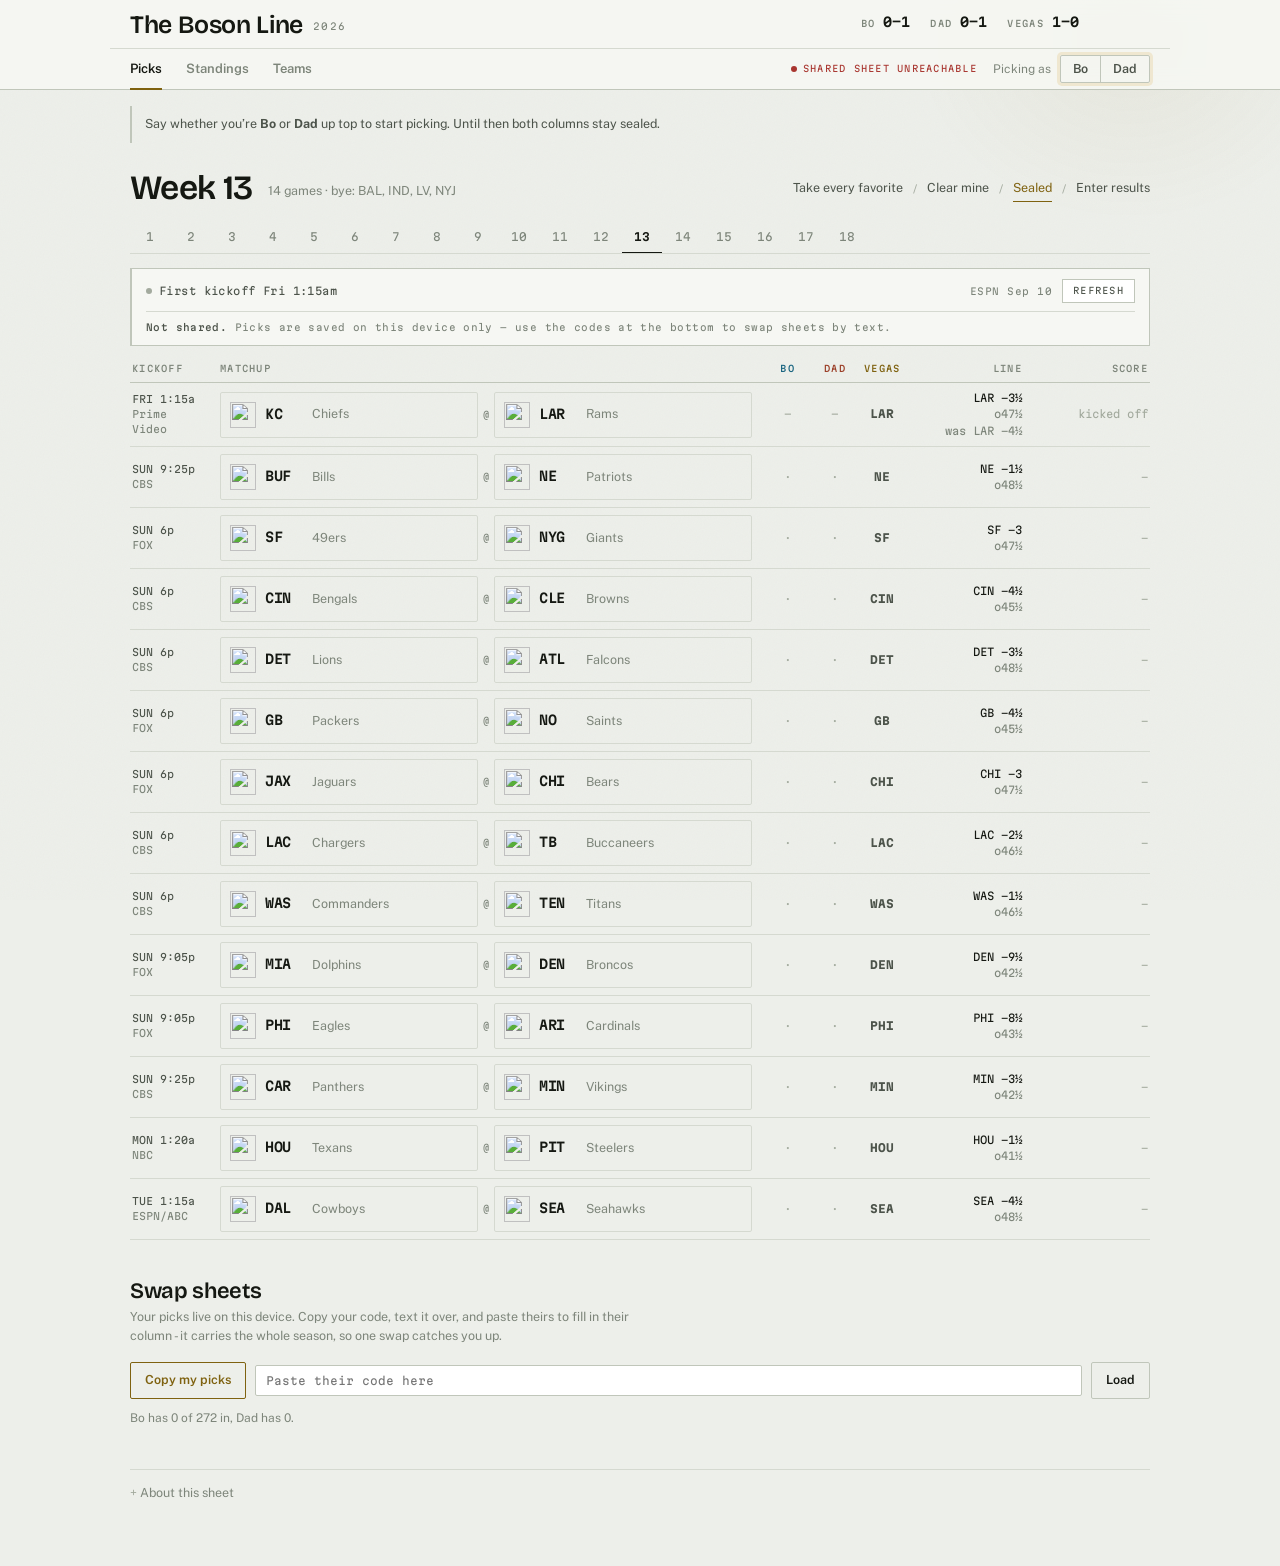
==== commit b731b072: "Rebuild the phone layout phone-first The old one was the desktop squeezed: five sheet columns reflow" ====
--- a/docs/index.html
+++ b/docs/index.html
@@ -55,7 +55,12 @@
   <section id="pane-picks" role="tabpanel" aria-labelledby="tab-picks">
     <div id="notice"></div>
     <div class="whead">
-      <h2 id="weekTitle">Week 1</h2>
+      <div class="wnav">
+        <button type="button" class="warrow" id="weekPrev" aria-label="Previous week">&lsaquo;</button>
+        <h2 id="weekTitle">Week 1</h2>
+        <button type="button" class="warrow" id="weekNext" aria-label="Next week">&rsaquo;</button>
+        <button type="button" class="wall" id="weekAll" aria-expanded="false" aria-controls="weeks">All</button>
+      </div>
       <span class="said" id="weekSaid"></span>
       <div class="acts">
         <button type="button" id="fillFav">Take every favorite</button>
--- a/docs/assets/styles.css
+++ b/docs/assets/styles.css
@@ -182,6 +182,11 @@
 
 /* ------------------------------------------------------------------ week header */
 .whead{display:flex; align-items:flex-end; gap:16px; flex-wrap:wrap; padding:28px 0 0}
+.wnav{display:flex; align-items:baseline; gap:10px}
+.warrow, .wall{display:none}          /* the strip is enough on a wide screen */
+.todo{font-family:"Martian Mono",ui-monospace,monospace; font-size:9px; letter-spacing:.1em;
+  text-transform:uppercase; color:var(--gold); font-weight:500; margin-right:9px;
+  border:1px solid color-mix(in srgb, var(--gold) 45%, transparent); padding:2px 6px}
 .whead h2{font-family:"Bricolage Grotesque",ui-sans-serif,system-ui,sans-serif; font-weight:600;
   font-size:34px; line-height:1; letter-spacing:-.02em}
 .whead .said{font-size:12.5px; color:var(--ink3); padding-bottom:4px; margin-right:auto}
@@ -240,6 +245,7 @@
 
 .ledger{display:grid; grid-template-columns:repeat(3,1fr); gap:4px; text-align:center; font-size:11px}
 .ledger span{padding:2px 0; color:var(--ink2)}
+.ledger i{display:none}               /* the column heads already say who is who */
 .ledger .none, .ledger .seal{color:var(--faint)}
 .ledger .hit{color:var(--hit); font-weight:600}
 .ledger .miss{color:var(--faint); text-decoration:line-through; text-decoration-thickness:1px}
@@ -265,6 +271,25 @@
   font-size:22px; letter-spacing:-.015em; line-height:1.2}
 .sec > .cap{font-size:12.5px; color:var(--ink3); margin:4px 0 16px; max-width:64ch}
 .tblwrap{overflow-x:auto}
+
+/* Standings and Teams are the one place a table earns its keep: the whole job is
+   reading Bo against Dad against Vegas across a row, and cards cannot do that -
+   they put the things being compared on separate screens. So the table stays a
+   table on a phone, and is made usable instead of reflowed: the label column is
+   pinned so a row never loses its name, and the head sticks so a column never
+   loses its meaning. */
+@media (max-width:840px){
+  .tblwrap{max-height:min(70vh, 560px); overflow:auto;
+    border:1px solid var(--rule); border-radius:2px}
+  .tblwrap table{min-width:520px}
+  .tblwrap thead th{position:sticky; top:0; z-index:2;
+    background:var(--sheet); box-shadow:inset 0 -1px 0 var(--rule2)}
+  .tblwrap tbody th, .tblwrap td:first-child, .tblwrap th:first-child{position:sticky; left:0; z-index:1;
+    background:var(--paper); text-align:left}
+  .tblwrap thead th:first-child{z-index:3; background:var(--sheet)}
+  .tblwrap td:first-child::after, .tblwrap th:first-child::after{content:""; position:absolute;
+    top:0; bottom:0; right:0; width:1px; background:var(--rule)}
+}
 table{border-collapse:collapse; width:100%; font-size:13px}
 th,td{padding:6px 10px; text-align:right; white-space:nowrap; border-bottom:1px solid var(--rule)}
 th{font-size:9px; letter-spacing:.13em; text-transform:uppercase; color:var(--ink3); font-weight:500;
@@ -327,19 +352,39 @@
 :root[data-theme="dark"] .bar{background:var(--tcd)}
 
 @media (max-width:840px){
+  /* ---------------------------------------------------------------- the phone
+     A game is one decision, not a table row, so it is laid out as one: a quiet
+     line of context, two targets big enough to hit without looking, and a quiet
+     line of consequence. Reflowing the desktop columns into labelled fragments
+     is what made this feel like an afterthought. */
   .sheet-head{display:none}
-  .game{grid-template-columns:1fr; gap:9px; padding:13px 2px}
-  .game.inplay{padding-left:8px}
-  .when{display:flex; gap:10px; align-items:baseline; flex-wrap:wrap}
+  .game{display:grid; grid-template-columns:minmax(0,1fr) auto; gap:7px 10px;
+    grid-template-areas:"when line" "matchup matchup" "ledger score";
+    padding:12px 2px 13px; align-items:center}
+  .game.inplay{padding-left:9px}
+  .when{grid-area:when; display:flex; gap:9px; align-items:baseline; flex-wrap:wrap}
   .when .b, .when .note{display:inline}
-  .ledger{grid-template-columns:repeat(3,minmax(0,86px)); justify-content:start; text-align:left; gap:0 14px}
-  .ledger span{position:relative; padding-left:30px}
-  .ledger span::before{position:absolute; left:0; font-size:8px; letter-spacing:.08em; color:var(--ink3)}
-  .ledger span:nth-child(1)::before{content:"BO"; color:var(--bo)}
-  .ledger span:nth-child(2)::before{content:"DAD"; color:var(--dad)}
-  .ledger span:nth-child(3)::before{content:"VEG"; color:var(--gold)}
-  .line,.score{text-align:left}
-  .line .sub,.score .sub{display:inline; margin-left:9px}
+  .matchup{grid-area:matchup}
+  .ledger{grid-area:ledger}
+  .line{grid-area:line; text-align:right}
+  .score{grid-area:score; text-align:right}
+  .line .sub{display:inline; margin-left:7px}
+  .score .sub{display:inline; margin-left:7px}
+
+  /* Your own pick is already lit on the button you pressed; saying it again
+     costs a third of the row and tells you nothing. */
+  .ledger{display:flex; gap:0 16px; text-align:left; justify-content:flex-start}
+  .ledger .who{display:inline-flex; align-items:baseline; gap:5px; padding:0}
+  .ledger .who.self{display:none}
+  .ledger i{display:inline; font-style:normal; font-size:8.5px; letter-spacing:.1em;
+    text-transform:uppercase; color:var(--ink3)}
+  .ledger .who.bo i{color:var(--bo)}
+  .ledger .who.dad i{color:var(--dad)}
+  .ledger .who.veg i{color:var(--gold)}
+
+  .pk{min-height:52px; padding:8px 11px}      /* comfortably past the 44px floor */
+  .pk .code{font-size:14px}
+  .matchup{grid-template-columns:minmax(0,1fr) 22px minmax(0,1fr)}
   .score.now{justify-content:flex-start}
   /* State and freshness share a row where they fit and wrap where they do not.
      Fixed grid columns collided here: .lb-state does not wrap, so a long phrase
@@ -361,8 +406,64 @@
   .mast-row.one{flex-wrap:wrap; gap:9px}
   .word{font-size:21px}
   .whead h2{font-size:27px}
-  .tabs{gap:18px}
   .bloom{display:none}
+
+  /* ------------------------------------------------------------ thumb zone
+     Section switching lived in the top-right corner, the single hardest place
+     to reach one-handed. It is the same three buttons and the same wiring, moved
+     to where the thumb already rests. */
+  /* backdrop-filter makes an element a containing block for fixed-position
+     descendants, so the tab bar anchored itself to the masthead instead of the
+     screen. The phone masthead is opaque anyway, which reads better at this size. */
+  .mast{backdrop-filter:none; background:var(--sheet)}
+  .tabs{position:fixed; left:0; right:0; bottom:0; z-index:30; margin:0; gap:0;
+    display:flex; justify-content:stretch;
+    background:color-mix(in srgb, var(--sheet) 94%, transparent); backdrop-filter:blur(10px);
+    border-top:1px solid var(--rule2);
+    padding-bottom:env(safe-area-inset-bottom)}
+  .tabs button{flex:1 1 0; text-align:center; padding:13px 4px 12px; font-size:12px;
+    border-bottom:none; margin-bottom:0; border-top:2px solid transparent; margin-top:-1px}
+  .tabs button[aria-selected="true"]{border-bottom-color:transparent; border-top-color:var(--gold)}
+  /* room for the bar, plus whatever the handset puts below it */
+  .wrap{padding-block:0 calc(78px + env(safe-area-inset-bottom))}
+
+  /* ------------------------------------------------------------ week control
+     Eighteen 40px targets in a strip that opens scrolled to week one is a poor
+     way to reach week ten. Step with the arrows, or open all eighteen at once as
+     a grid where every one of them is thumb-sized. */
+  .wnav{width:100%; align-items:center; gap:8px}
+  .warrow{display:flex; align-items:center; justify-content:center; width:40px; height:40px;
+    flex:0 0 auto; border:1px solid var(--rule2); background:var(--raise);
+    font-size:19px; line-height:1; color:var(--ink2); border-radius:2px}
+  .warrow:disabled{opacity:.32; cursor:default}
+  .wnav h2{flex:1 1 auto; text-align:center; font-size:24px; white-space:nowrap}
+  .wall{display:flex; align-items:center; justify-content:center; height:40px; padding:0 12px;
+    flex:0 0 auto; border:1px solid var(--rule2); background:var(--raise);
+    font-size:10px; letter-spacing:.1em; text-transform:uppercase; color:var(--ink2)}
+  .wall[aria-expanded="true"]{border-color:var(--gold); color:var(--gold)}
+  .weeks{display:none; margin-top:12px; border-bottom:none}
+  .weeks.open{display:grid; grid-template-columns:repeat(6,1fr); gap:6px; border:none}
+  .weeks.open button{min-width:0; height:44px; border:1px solid var(--rule);
+    border-bottom:1px solid var(--rule); margin-bottom:0; background:var(--raise); font-size:12px}
+  .weeks.open button[aria-current="true"]{border-color:var(--gold); color:var(--gold)}
+
+  /* Secondary actions stop competing with the sheet for the first screenful. */
+  .whead{padding-top:16px; gap:8px 12px}
+  /* four secondary actions wrapped onto two lines above the sheet; one scrollable
+     line costs half the height and none of the reach */
+  .acts{width:100%; order:5; gap:0; padding-top:2px; padding-bottom:0;
+    flex-wrap:nowrap; overflow-x:auto; scrollbar-width:none; -webkit-overflow-scrolling:touch}
+  .acts::-webkit-scrollbar{display:none}
+  /* fade the cut edge so a clipped word reads as "scrolls" and not as "broken" */
+  .acts{-webkit-mask-image:linear-gradient(90deg,#000 calc(100% - 26px),transparent);
+    mask-image:linear-gradient(90deg,#000 calc(100% - 26px),transparent)}
+  .acts button{flex:0 0 auto; white-space:nowrap}
+  .lb-meta .fresh .src{display:none}   /* "2 min ago" is enough on a phone */
+  .demobar{padding:9px 12px; gap:9px 10px; font-size:11.5px; line-height:1.45}
+  .demobar button{padding:5px 10px; font-size:10.5px}
+  /* one line, not three - the badge and the live strip already carry the rest */
+  .whead .said{width:100%; white-space:nowrap; overflow:hidden; text-overflow:ellipsis;
+    margin-right:0; padding-bottom:0}
 }
 @media (prefers-reduced-motion:reduce){*{transition:none !important; animation:none !important}}
 
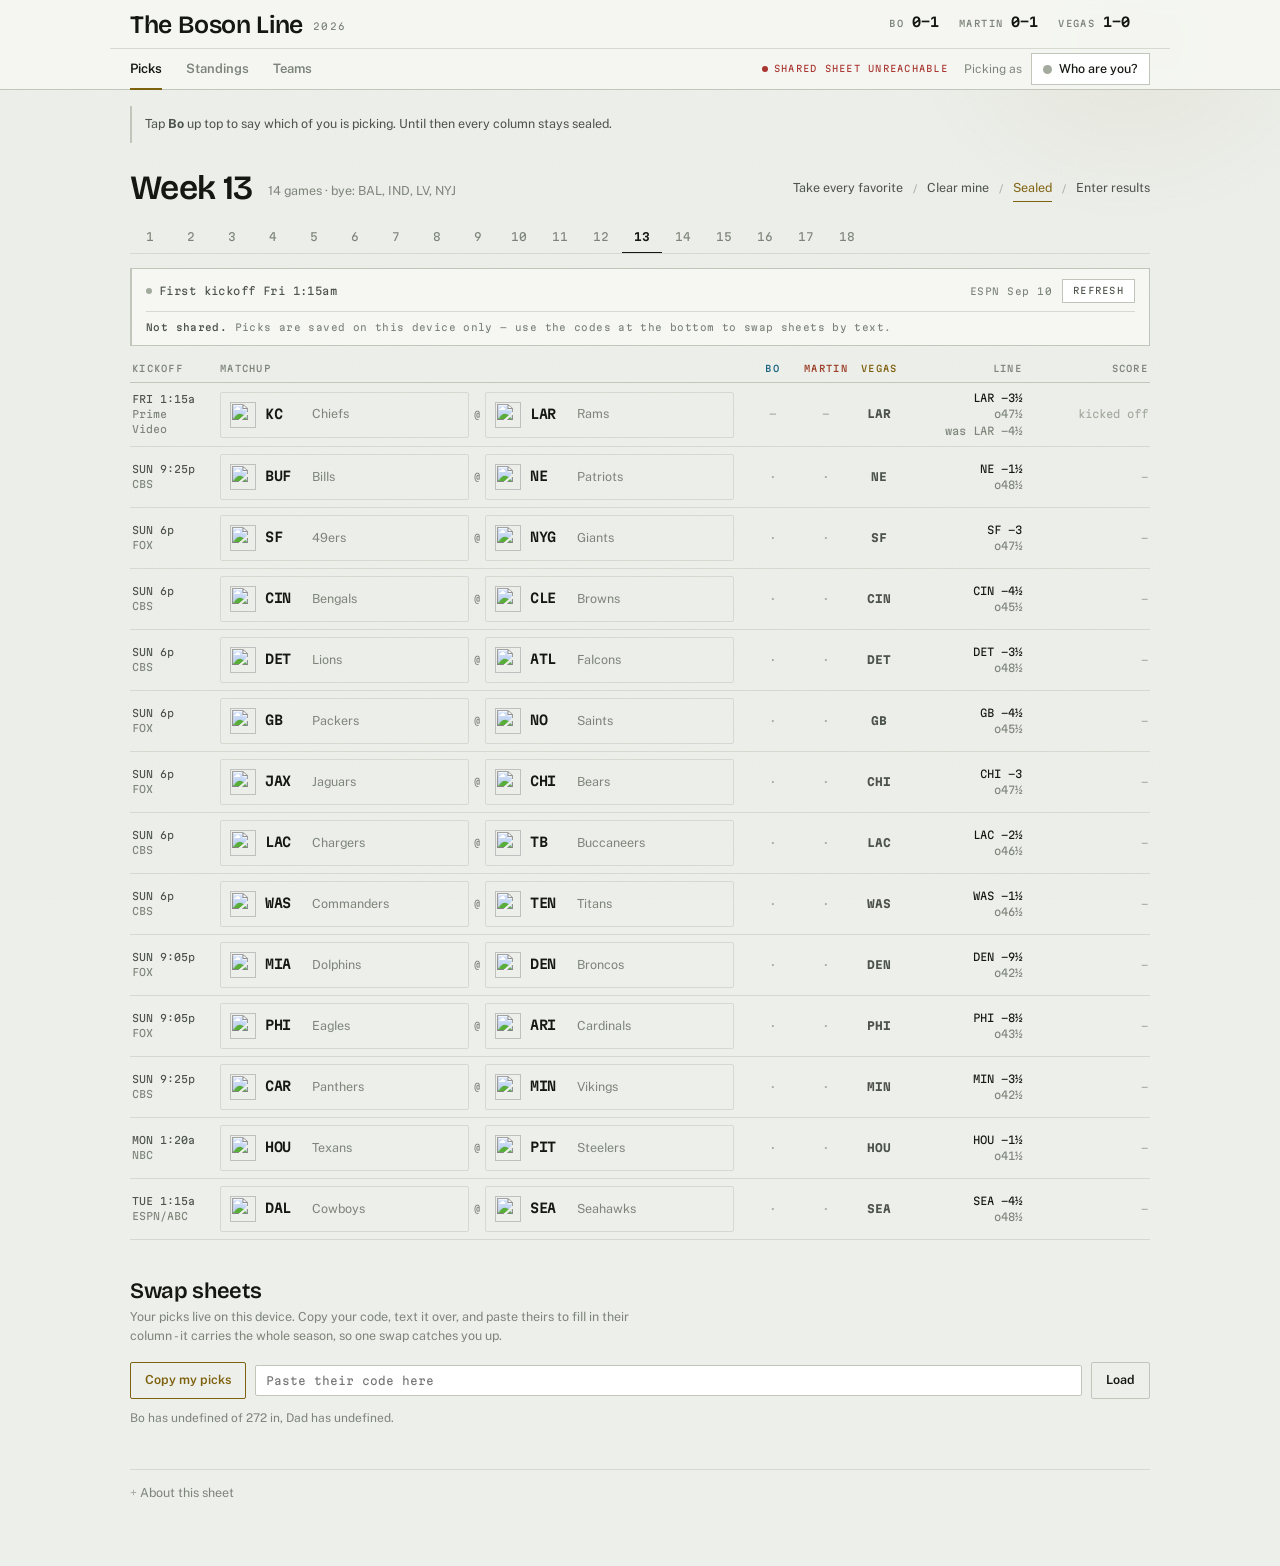
==== commit ffa63b1d: "Support any number of players, with editable names Dad's colleague wants in, so "bo" and "dad" stop " ====
--- a/docs/index.html
+++ b/docs/index.html
@@ -41,13 +41,25 @@
     <span class="status local" id="status"><i></i><span class="txt">On this device</span></span>
     <div class="ident">
       <span class="lab">Picking as</span>
-      <div class="pair" role="group" aria-label="Who is picking">
-        <button type="button" class="bo" id="who-bo" aria-pressed="false">Bo</button>
-        <button type="button" class="dad" id="who-dad" aria-pressed="false">Dad</button>
-      </div>
+      <button type="button" id="whoBtn" aria-expanded="false" aria-controls="roster">
+        <span class="dot" aria-hidden="true"></span><span class="nm" id="whoName">Who are you?</span>
+      </button>
     </div>
   </div>
 </header>
+
+<div class="roster" id="roster" hidden>
+  <div class="rhead">
+    <h2>Players</h2>
+    <p>Tap a name to pick as that person. Type in a name to change it. Everyone on the
+    link sees the same list, so a change here shows up on the other phones too.</p>
+  </div>
+  <ul class="rlist" id="rlist"></ul>
+  <div class="ractions">
+    <button type="button" class="btn" id="addPlayer">Add a player</button>
+    <button type="button" class="btn key" id="rosterDone">Done</button>
+  </div>
+</div>
 
 <div class="demobar" id="demobar" role="status" hidden></div>
 
--- a/docs/assets/styles.css
+++ b/docs/assets/styles.css
@@ -7,8 +7,14 @@
   --ink:#151812; --ink2:#4c534a; --ink3:#7d857a; --faint:#a3aa9e;
   --rule:#d5d9d0; --rule2:#c0c6ba;
   --gold:#7f6210; --gold-bg:#efe7d0;
-  --bo:#1a6580; --bo-bg:#dceaf0; --bo-on:#ffffff;
-  --dad:#9b3f28; --dad-bg:#f6e1d9; --dad-on:#ffffff;
+  --p1:#1a6580; --p1-bg:#dceaf0; --p1-on:#ffffff;
+  --p2:#9b3f28; --p2-bg:#f6e1d9; --p2-on:#ffffff;
+  --p3:#2f6b3a; --p3-bg:#dcebdf; --p3-on:#ffffff;
+  --p4:#5b3f8c; --p4-bg:#e6dff2; --p4-on:#ffffff;
+  --p5:#5c6b1e; --p5-bg:#e6ead2; --p5-on:#ffffff;
+  --p6:#9c2d5f; --p6-bg:#f5dde8; --p6-on:#ffffff;
+  --p7:#35557f; --p7-bg:#dde5f0; --p7-on:#ffffff;
+  --p8:#7a4a1e; --p8-bg:#efe3d5; --p8-on:#ffffff;
   --hit:#2a7146; --live:#a8352f;
   --glow:rgba(127,98,16,.055);
   --noise:.030;
@@ -19,8 +25,14 @@
     --ink:#eef1ea; --ink2:#aab2a5; --ink3:#828a7d; --faint:#5f6659;
     --rule:#272e24; --rule2:#3a4237;
     --gold:#d9ae4c; --gold-bg:#332c17;
-    --bo:#6ec2dd; --bo-bg:#122c35; --bo-on:#0c181d;
-    --dad:#e8956f; --dad-bg:#341f17; --dad-on:#20110a;
+    --p1:#6ec2dd; --p1-bg:#122c35; --p1-on:#0c181d;
+    --p2:#e8956f; --p2-bg:#341f17; --p2-on:#20110a;
+    --p3:#7cc98d; --p3-bg:#14301b; --p3-on:#0b1a0f;
+    --p4:#b49ae6; --p4-bg:#241c35; --p4-on:#120e1c;
+    --p5:#c3cf72; --p5-bg:#262a12; --p5-on:#14170a;
+    --p6:#e88ab4; --p6-bg:#331823; --p6-on:#1d0d14;
+    --p7:#8fb2e0; --p7-bg:#17243a; --p7-on:#0d1520;
+    --p8:#d5a877; --p8-bg:#2e2113; --p8-on:#1a1209;
     --hit:#63c489; --live:#ef8079;
     --glow:rgba(217,174,76,.06);
     --noise:.040;
@@ -31,12 +43,31 @@
   --ink:#eef1ea; --ink2:#aab2a5; --ink3:#828a7d; --faint:#5f6659;
   --rule:#272e24; --rule2:#3a4237;
   --gold:#d9ae4c; --gold-bg:#332c17;
-  --bo:#6ec2dd; --bo-bg:#122c35; --bo-on:#0c181d;
-  --dad:#e8956f; --dad-bg:#341f17; --dad-on:#20110a;
+  --p1:#6ec2dd; --p1-bg:#122c35; --p1-on:#0c181d;
+  --p2:#e8956f; --p2-bg:#341f17; --p2-on:#20110a;
+  --p3:#7cc98d; --p3-bg:#14301b; --p3-on:#0b1a0f;
+  --p4:#b49ae6; --p4-bg:#241c35; --p4-on:#120e1c;
+  --p5:#c3cf72; --p5-bg:#262a12; --p5-on:#14170a;
+  --p6:#e88ab4; --p6-bg:#331823; --p6-on:#1d0d14;
+  --p7:#8fb2e0; --p7-bg:#17243a; --p7-on:#0d1520;
+  --p8:#d5a877; --p8-bg:#2e2113; --p8-on:#1a1209;
   --hit:#63c489; --live:#ef8079;
   --glow:rgba(217,174,76,.06);
   --noise:.040;
 }
+
+/* One colour slot per player, assigned by position in the roster and carried on
+   the element as --p, so every player-coloured thing is written once instead of
+   once per person. Vegas keeps the gold it always had. */
+.pi-1{--p:var(--p1); --p-bg:var(--p1-bg); --p-on:var(--p1-on)}
+.pi-2{--p:var(--p2); --p-bg:var(--p2-bg); --p-on:var(--p2-on)}
+.pi-3{--p:var(--p3); --p-bg:var(--p3-bg); --p-on:var(--p3-on)}
+.pi-4{--p:var(--p4); --p-bg:var(--p4-bg); --p-on:var(--p4-on)}
+.pi-5{--p:var(--p5); --p-bg:var(--p5-bg); --p-on:var(--p5-on)}
+.pi-6{--p:var(--p6); --p-bg:var(--p6-bg); --p-on:var(--p6-on)}
+.pi-7{--p:var(--p7); --p-bg:var(--p7-bg); --p-on:var(--p7-on)}
+.pi-8{--p:var(--p8); --p-bg:var(--p8-bg); --p-on:var(--p8-on)}
+.pi-veg{--p:var(--gold); --p-bg:var(--gold-bg); --p-on:var(--paper)}
 
 *{box-sizing:border-box}
 body{
@@ -158,12 +189,13 @@
 .live i{width:6px; height:6px; border-radius:50%; background:currentColor; animation:blip 1.9s infinite}
 @keyframes blip{50%{opacity:.2}}
 
-.scoreline{display:flex; gap:20px; margin-left:auto; align-items:baseline}
+.scoreline{display:flex; gap:6px 20px; margin-left:auto; align-items:baseline; flex-wrap:wrap;
+  min-width:0}   /* four players and Vegas will not sit on one line forever */
 .sc{display:flex; align-items:baseline; gap:8px; padding-bottom:3px; border-bottom:2px solid transparent}
 .sc .n{font-size:9px; letter-spacing:.15em; text-transform:uppercase; color:var(--ink3); font-weight:500}
 .sc .v{font-size:13px; font-weight:600}
 .sc.lead{border-bottom-color:currentColor}
-.sc.bo.lead{color:var(--bo)} .sc.dad.lead{color:var(--dad)}
+.sc.lead{color:var(--p)}
 .sc.lead .v{color:var(--ink)}
 
 .tabs{display:flex; gap:24px; margin-right:auto}
@@ -176,8 +208,7 @@
 .ident .pair{display:flex; border:1px solid var(--rule2); border-radius:2px; overflow:hidden}
 .ident button{padding:4px 12px; font-size:12.5px; font-weight:600; color:var(--ink2); transition:background .18s, color .18s}
 .ident button + button{border-left:1px solid var(--rule2)}
-.ident button.bo[aria-pressed="true"]{background:var(--bo); color:var(--bo-on)}
-.ident button.dad[aria-pressed="true"]{background:var(--dad); color:var(--dad-on)}
+.ident button[aria-pressed="true"]{background:var(--p); color:var(--p-on)}
 .unset .ident .pair{box-shadow:0 0 0 3px var(--gold-bg)}
 
 /* ------------------------------------------------------------------ week header */
@@ -206,13 +237,13 @@
 .weeks button[aria-current="true"].done{color:var(--ink)}
 
 /* ------------------------------------------------------------------ the sheet */
-.sheet-head, .game{display:grid; grid-template-columns:74px minmax(0,1fr) 138px 104px 112px; gap:14px; align-items:center}
+.sheet-head, .game{display:grid;
+  grid-template-columns:74px minmax(0,1fr) var(--ledgerw,138px) 104px 112px;
+  gap:14px; align-items:center}
 .sheet-head{padding:16px 2px 7px; border-bottom:1px solid var(--rule2)}
 .sheet-head .r{text-align:right}
-.slots{display:grid; grid-template-columns:repeat(3,1fr); gap:4px; text-align:center}
-.sheet-head .slots span:nth-child(1){color:var(--bo)}
-.sheet-head .slots span:nth-child(2){color:var(--dad)}
-.sheet-head .slots span:nth-child(3){color:var(--gold)}
+.slots{display:grid; grid-template-columns:repeat(var(--np,3),minmax(0,1fr)); gap:4px; text-align:center}
+.sheet-head .slots span{color:var(--p)}
 
 .game{padding:7px 2px; border-bottom:1px solid var(--rule)}
 .game.inplay{box-shadow:inset 2px 0 0 var(--live); padding-left:8px}
@@ -236,14 +267,14 @@
 .pk .nick{font-size:12.5px; color:var(--ink3); overflow:hidden; text-overflow:ellipsis; white-space:nowrap;
   min-width:0; font-family:"Public Sans",sans-serif}
 .pk.mine{border-color:currentColor; box-shadow:inset 2px 0 0 currentColor}
-.pk.mine.bo{color:var(--bo); background:var(--bo-bg)}
-.pk.mine.dad{color:var(--dad); background:var(--dad-bg)}
+.pk.mine{color:var(--p); background:var(--p-bg)}
 .pk.mine .code{color:var(--ink)}
 .pk.won .code{color:var(--hit)}
 .pk.lost{opacity:.4}
 .pk.lost .lg{filter:grayscale(1)}
 
-.ledger{display:grid; grid-template-columns:repeat(3,1fr); gap:4px; text-align:center; font-size:11px}
+.ledger{display:grid; grid-template-columns:repeat(var(--np,3),minmax(0,1fr)); gap:4px;
+  text-align:center; font-size:11px}
 .ledger span{padding:2px 0; color:var(--ink2)}
 .ledger i{display:none}               /* the column heads already say who is who */
 .ledger .none, .ledger .seal{color:var(--faint)}
@@ -299,7 +330,7 @@
 tbody tr:last-child td{border-bottom:1px solid var(--rule2)}
 tr.tot td{font-weight:600; border-top:1px solid var(--rule2); border-bottom:none}
 tr.wait td{color:var(--faint)}
-.bocol{color:var(--bo)} .dadcol{color:var(--dad)} .vegcol{color:var(--gold)}
+.pcol{color:var(--p)}
 .tname{display:flex; align-items:center; gap:9px}
 .tname .lg{width:20px; height:20px}
 .tname b{font-family:"Martian Mono",monospace; font-size:11px; font-weight:600; letter-spacing:-.02em}
@@ -378,9 +409,7 @@
   .ledger .who.self{display:none}
   .ledger i{display:inline; font-style:normal; font-size:8.5px; letter-spacing:.1em;
     text-transform:uppercase; color:var(--ink3)}
-  .ledger .who.bo i{color:var(--bo)}
-  .ledger .who.dad i{color:var(--dad)}
-  .ledger .who.veg i{color:var(--gold)}
+  .ledger .who i{color:var(--p)}
 
   .pk{min-height:52px; padding:8px 11px}      /* comfortably past the 44px floor */
   .pk .code{font-size:14px}
@@ -474,9 +503,13 @@
 .status.live{color:var(--hit)}
 .status.local{color:var(--ink3)}
 .status.error{color:var(--live)}
-.pulling{font-family:"Martian Mono",monospace; font-size:9px; letter-spacing:.14em;
+/* Reserved no width until it has something to say: at zero opacity it was still
+   holding 53px, which is what pushed the masthead past a phone once the roster
+   grew past two players. */
+.pulling{max-width:0; overflow:hidden; white-space:nowrap; flex:0 0 auto;
+  font-family:"Martian Mono",monospace; font-size:9px; letter-spacing:.14em;
   text-transform:uppercase; color:var(--ink3); opacity:0; transition:opacity .25s}
-.pulling.on{opacity:1}
+.pulling.on{opacity:1; max-width:90px; margin-left:4px}
 @media (max-width:840px){ .status .txt{display:none} }
 
 /* ------------------------------------------------------------------ narrow phones
@@ -498,3 +531,44 @@
   .word{font-size:19px}
   .word .yr{margin-left:7px}
 }
+
+/* ------------------------------------------------------------------ roster
+   Who is playing, and what they are called. Sits under the masthead like the
+   sample banner, so it is reachable from every tab and needs no modal. */
+.ident button{display:inline-flex; align-items:center; gap:7px; border:1px solid var(--rule2);
+  background:var(--raise); padding:6px 11px; font-size:12.5px; font-weight:500; color:var(--ink)}
+.ident button .dot{width:9px; height:9px; border-radius:50%; background:var(--p,var(--faint)); flex:0 0 auto}
+.ident button:hover{border-color:var(--p,var(--rule2))}
+.ident button[aria-expanded="true"]{border-color:var(--gold); color:var(--gold)}
+
+.roster{position:relative; z-index:1; max-width:1060px; margin:14px auto 0; padding:16px 18px;
+  border:1px solid var(--rule2); background:var(--sheet)}
+.roster .rhead h2{font-family:"Bricolage Grotesque",ui-sans-serif,system-ui,sans-serif;
+  font-size:19px; font-weight:600; letter-spacing:-.01em}
+.roster .rhead p{margin:5px 0 14px; font-size:12.5px; color:var(--ink3); max-width:62ch; line-height:1.55}
+.rlist{list-style:none; margin:0; padding:0; display:flex; flex-direction:column; gap:8px}
+.rlist li{display:flex; align-items:center; gap:9px}
+.rlist .pickme{display:inline-flex; align-items:center; gap:7px; flex:0 0 auto; min-height:44px;
+  border:1px solid var(--rule2); background:var(--raise); padding:0 12px; border-radius:2px;
+  font-family:"Martian Mono",ui-monospace,monospace; font-size:9px; letter-spacing:.1em;
+  text-transform:uppercase; color:var(--ink3)}
+.rlist .pickme .dot{width:10px; height:10px; border-radius:50%; background:var(--p); flex:0 0 auto}
+.rlist li.me .pickme{border-color:var(--p); color:var(--p); background:var(--p-bg)}
+.rlist .rname{flex:1 1 auto; min-width:0; min-height:44px; padding:0 11px;
+  border:1px solid var(--rule); background:var(--raise); color:var(--ink);
+  font-family:"Public Sans",ui-sans-serif,system-ui,sans-serif; font-size:15px; border-radius:2px}
+.rlist .rname:focus{outline:none; border-color:var(--gold)}
+.rlist .rdel{flex:0 0 auto; width:44px; height:44px; border:1px solid var(--rule);
+  background:var(--raise); color:var(--ink3); font-size:17px; line-height:1; border-radius:2px}
+.rlist .rdel:hover:not(:disabled){border-color:var(--live); color:var(--live)}
+.rlist .rdel:disabled{opacity:.3; cursor:default}
+.ractions{display:flex; gap:9px; flex-wrap:wrap; margin-top:14px}
+.ractions button:disabled{opacity:.4; cursor:default}
+
+@media (max-width:840px){
+  .roster{margin-top:10px; padding:13px 14px}
+  .roster .rhead p{font-size:12px; margin-bottom:12px}
+  .rlist .pickme .lbl{display:none}      /* the dot and the fill already say it */
+  .rlist .pickme{padding:0 13px}
+  .ractions button{flex:1 1 auto}
+}
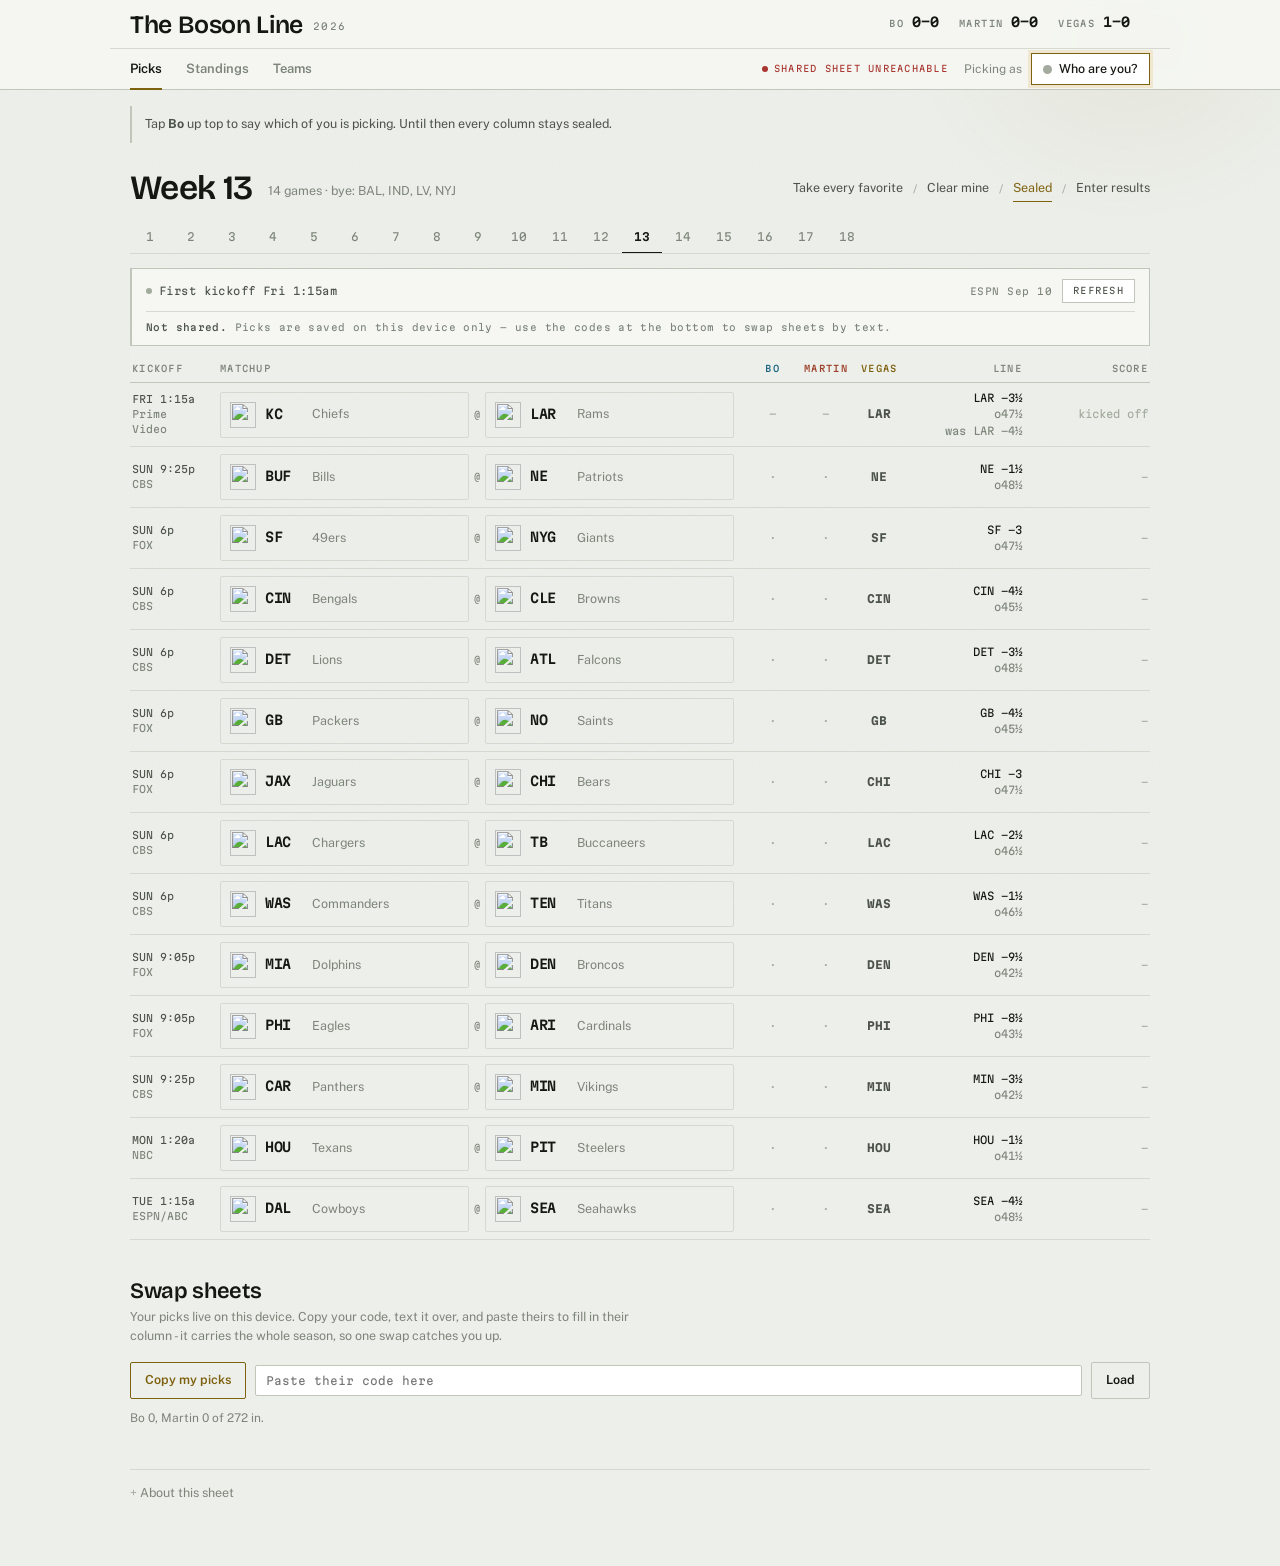
==== commit 1906e344: "Make roster edits merge, and stop removal being a deletion Two phones editing the player list at the" ====
--- a/docs/index.html
+++ b/docs/index.html
@@ -52,9 +52,11 @@
   <div class="rhead">
     <h2>Players</h2>
     <p>Tap a name to pick as that person. Type in a name to change it. Everyone on the
-    link sees the same list, so a change here shows up on the other phones too.</p>
+    link sees the same list, so a change here shows up on the other phones too &mdash;
+    and two people editing at once no longer overwrite each other.</p>
   </div>
   <ul class="rlist" id="rlist"></ul>
+  <div class="rgone" id="rgone" hidden></div>
   <div class="ractions">
     <button type="button" class="btn" id="addPlayer">Add a player</button>
     <button type="button" class="btn key" id="rosterDone">Done</button>
--- a/docs/assets/styles.css
+++ b/docs/assets/styles.css
@@ -192,7 +192,9 @@
 .scoreline{display:flex; gap:6px 20px; margin-left:auto; align-items:baseline; flex-wrap:wrap;
   min-width:0}   /* four players and Vegas will not sit on one line forever */
 .sc{display:flex; align-items:baseline; gap:8px; padding-bottom:3px; border-bottom:2px solid transparent}
-.sc .n{font-size:9px; letter-spacing:.15em; text-transform:uppercase; color:var(--ink3); font-weight:500}
+.sc .n{font-size:9px; letter-spacing:.15em; text-transform:uppercase; color:var(--ink3); font-weight:500;
+  max-width:11ch; overflow:hidden; text-overflow:ellipsis; white-space:nowrap;
+  display:inline-block; vertical-align:bottom}   /* a long name must not stretch the masthead */
 .sc .v{font-size:13px; font-weight:600}
 .sc.lead{border-bottom-color:currentColor}
 .sc.lead{color:var(--p)}
@@ -205,11 +207,14 @@
 .tabs button:hover{color:var(--ink2)}
 .ident{display:flex; align-items:center; gap:9px}
 .ident .lab{font-size:12px; color:var(--ink3)}
-.ident .pair{display:flex; border:1px solid var(--rule2); border-radius:2px; overflow:hidden}
+
 .ident button{padding:4px 12px; font-size:12.5px; font-weight:600; color:var(--ink2); transition:background .18s, color .18s}
 .ident button + button{border-left:1px solid var(--rule2)}
-.ident button[aria-pressed="true"]{background:var(--p); color:var(--p-on)}
-.unset .ident .pair{box-shadow:0 0 0 3px var(--gold-bg)}
+
+/* Nobody has said who they are yet, so point at the control that fixes it.
+   This used to target .ident .pair, which the roster panel replaced - the rule
+   survived the rewrite and quietly stopped matching anything. */
+.unset .ident button{box-shadow:0 0 0 3px var(--gold-bg); border-color:var(--gold)}
 
 /* ------------------------------------------------------------------ week header */
 .whead{display:flex; align-items:flex-end; gap:16px; flex-wrap:wrap; padding:28px 0 0}
@@ -240,7 +245,9 @@
 .sheet-head, .game{display:grid;
   grid-template-columns:74px minmax(0,1fr) var(--ledgerw,138px) 104px 112px;
   gap:14px; align-items:center}
-.sheet-head{padding:16px 2px 7px; border-bottom:1px solid var(--rule2)}
+.sheet-head{padding:16px 2px 7px; border-bottom:1px solid var(--rule2);
+  position:sticky; top:0; z-index:5; background:var(--paper)}
+/* colour distinguishes players, but it never has to carry them alone */
 .sheet-head .r{text-align:right}
 .slots{display:grid; grid-template-columns:repeat(var(--np,3),minmax(0,1fr)); gap:4px; text-align:center}
 .sheet-head .slots span{color:var(--p)}
@@ -404,7 +411,10 @@
 
   /* Your own pick is already lit on the button you pressed; saying it again
      costs a third of the row and tells you nothing. */
-  .ledger{display:flex; gap:0 16px; text-align:left; justify-content:flex-start}
+  /* Two players fit on one line; eight do not, and a flex row that cannot wrap
+     pushes the whole page sideways instead of stacking. */
+  .ledger{display:flex; flex-wrap:wrap; gap:3px 14px; text-align:left;
+    justify-content:flex-start; min-width:0}
   .ledger .who{display:inline-flex; align-items:baseline; gap:5px; padding:0}
   .ledger .who.self{display:none}
   .ledger i{display:inline; font-style:normal; font-size:8.5px; letter-spacing:.1em;
@@ -562,6 +572,20 @@
   background:var(--raise); color:var(--ink3); font-size:17px; line-height:1; border-radius:2px}
 .rlist .rdel:hover:not(:disabled){border-color:var(--live); color:var(--live)}
 .rlist .rdel:disabled{opacity:.3; cursor:default}
+/* Armed: the first tap turns the cross into a question, so removing somebody is
+   never one stray thumb away. */
+.rlist .rdel.armed{width:auto; min-width:88px; padding:0 12px; font-size:12px; font-weight:600;
+  letter-spacing:.02em; border-color:var(--live); color:var(--live); background:var(--raise)}
+
+.rgone{margin-top:16px; padding-top:14px; border-top:1px solid var(--rule)}
+.rgone h3{margin:0; font-family:"Bricolage Grotesque",ui-sans-serif,system-ui,sans-serif;
+  font-size:13px; font-weight:600; letter-spacing:.04em; text-transform:uppercase; color:var(--ink3)}
+.rgone p{margin:5px 0 11px; font-size:12.5px; color:var(--ink3); max-width:62ch; line-height:1.55}
+.rgone ul{list-style:none; margin:0; padding:0; display:flex; flex-direction:column; gap:8px}
+.rgone li{display:flex; align-items:center; gap:9px; min-height:44px}
+.rgone .rn{flex:1 1 auto; min-width:0; font-weight:600; color:var(--ink2);
+  overflow:hidden; text-overflow:ellipsis; white-space:nowrap}
+.rgone .rback{flex:0 0 auto; min-height:40px}
 .ractions{display:flex; gap:9px; flex-wrap:wrap; margin-top:14px}
 .ractions button:disabled{opacity:.4; cursor:default}
 
@@ -570,5 +594,8 @@
   .roster .rhead p{font-size:12px; margin-bottom:12px}
   .rlist .pickme .lbl{display:none}      /* the dot and the fill already say it */
   .rlist .pickme{padding:0 13px}
+  .rlist .rdel.armed{min-width:76px; padding:0 9px}
+  .rgone{margin-top:13px}
+  .rgone p{font-size:12px}
   .ractions button{flex:1 1 auto}
 }
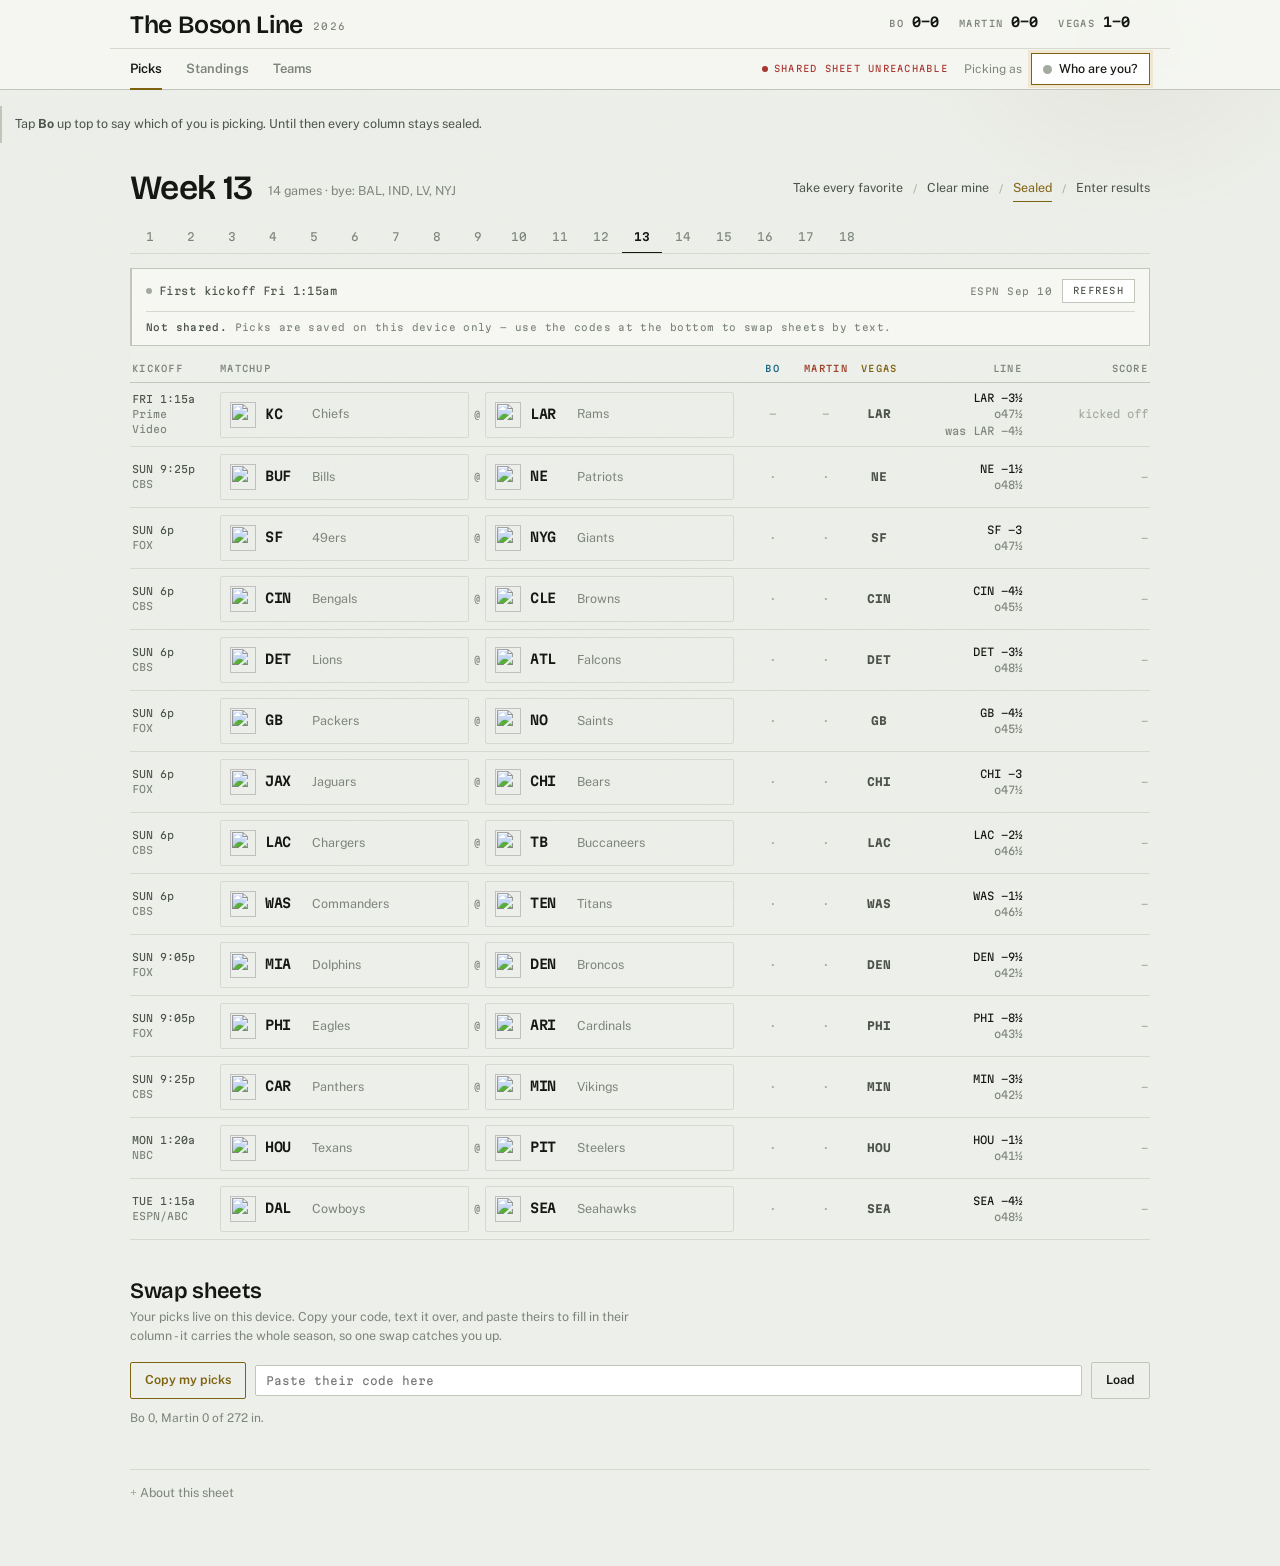
==== commit 07a3b2f2: "Fix what a four-lane audit found, including three silent data-loss paths Correctness and data safety" ====
--- a/docs/index.html
+++ b/docs/index.html
@@ -56,7 +56,7 @@
     and two people editing at once no longer overwrite each other.</p>
   </div>
   <ul class="rlist" id="rlist"></ul>
-  <div class="rgone" id="rgone" hidden></div>
+  <div class="rgone" id="rgone" aria-live="polite" hidden></div>
   <div class="ractions">
     <button type="button" class="btn" id="addPlayer">Add a player</button>
     <button type="button" class="btn key" id="rosterDone">Done</button>
@@ -65,9 +65,14 @@
 
 <div class="demobar" id="demobar" role="status" hidden></div>
 
+<!-- Outside the panels on purpose. This is where a removal is confirmed and its
+     Undo offered, and it used to sit inside the Picks panel - which setTab marks
+     hidden, so removing a player from the Standings tab silently swallowed both
+     the message and the only way back. -->
+<div id="notice" role="status" aria-live="polite"></div>
+
 <main class="wrap">
   <section id="pane-picks" role="tabpanel" aria-labelledby="tab-picks">
-    <div id="notice"></div>
     <div class="whead">
       <div class="wnav">
         <button type="button" class="warrow" id="weekPrev" aria-label="Previous week">&lsaquo;</button>
@@ -91,7 +96,7 @@
     <div class="sheet-head">
       <span class="colhead">Kickoff</span>
       <span class="colhead">Matchup</span>
-      <span class="slots colhead"><span>Bo</span><span>Dad</span><span>Vegas</span></span>
+      <span class="slots colhead"></span>
       <span class="colhead r">Line</span>
       <span class="colhead r">Score</span>
     </div>
--- a/docs/assets/styles.css
+++ b/docs/assets/styles.css
@@ -250,7 +250,8 @@
 /* colour distinguishes players, but it never has to carry them alone */
 .sheet-head .r{text-align:right}
 .slots{display:grid; grid-template-columns:repeat(var(--np,3),minmax(0,1fr)); gap:4px; text-align:center}
-.sheet-head .slots span{color:var(--p)}
+.sheet-head .slots span{color:var(--p); overflow:hidden; text-overflow:ellipsis;
+  white-space:nowrap}   /* same reason as .sc .n: a name must not grow the header */
 
 .game{padding:7px 2px; border-bottom:1px solid var(--rule)}
 .game.inplay{box-shadow:inset 2px 0 0 var(--live); padding-left:8px}
@@ -299,7 +300,9 @@
 
 .resedit{display:flex; gap:5px; align-items:center; justify-content:flex-end; flex-wrap:wrap; font-size:10px}
 .resedit button{border:1px solid var(--rule2); border-radius:2px; padding:5px 7px; font-size:10px; background:var(--raise)}
-.resedit button[aria-pressed="true"]{background:var(--hit); border-color:var(--hit); color:#fff}
+/* --hit inverts between themes, so a hardcoded white here measured 2.1:1 in
+   dark - the selected W/L toggle was effectively invisible. */
+.resedit button[aria-pressed="true"]{background:var(--hit); border-color:var(--hit); color:var(--paper)}
 .resedit input{width:46px; border:1px solid var(--rule2); border-radius:2px; padding:5px; background:var(--raise);
   color:var(--ink); font-family:"Martian Mono",monospace; font-size:10px; text-align:center}
 
@@ -567,7 +570,7 @@
 .rlist .rname{flex:1 1 auto; min-width:0; min-height:44px; padding:0 11px;
   border:1px solid var(--rule); background:var(--raise); color:var(--ink);
   font-family:"Public Sans",ui-sans-serif,system-ui,sans-serif; font-size:15px; border-radius:2px}
-.rlist .rname:focus{outline:none; border-color:var(--gold)}
+.rlist .rname:focus-visible{border-color:var(--gold)}
 .rlist .rdel{flex:0 0 auto; width:44px; height:44px; border:1px solid var(--rule);
   background:var(--raise); color:var(--ink3); font-size:17px; line-height:1; border-radius:2px}
 .rlist .rdel:hover:not(:disabled){border-color:var(--live); color:var(--live)}
@@ -586,10 +589,15 @@
 .rgone .rn{flex:1 1 auto; min-width:0; font-weight:600; color:var(--ink2);
   overflow:hidden; text-overflow:ellipsis; white-space:nowrap}
 .rgone .rback{flex:0 0 auto; min-height:40px}
+.rgone .rback:disabled{opacity:.4; cursor:default}
 .ractions{display:flex; gap:9px; flex-wrap:wrap; margin-top:14px}
 .ractions button:disabled{opacity:.4; cursor:default}
 
 @media (max-width:840px){
+  /* Both of these sat at about 25px, well under the 44px a thumb needs, and both
+     are in strips you scroll past rather than aim at. */
+  .acts button{min-height:44px; padding:0}
+  .resedit button{min-height:44px; padding:0 10px}
   .roster{margin-top:10px; padding:13px 14px}
   .roster .rhead p{font-size:12px; margin-bottom:12px}
   .rlist .pickme .lbl{display:none}      /* the dot and the fill already say it */
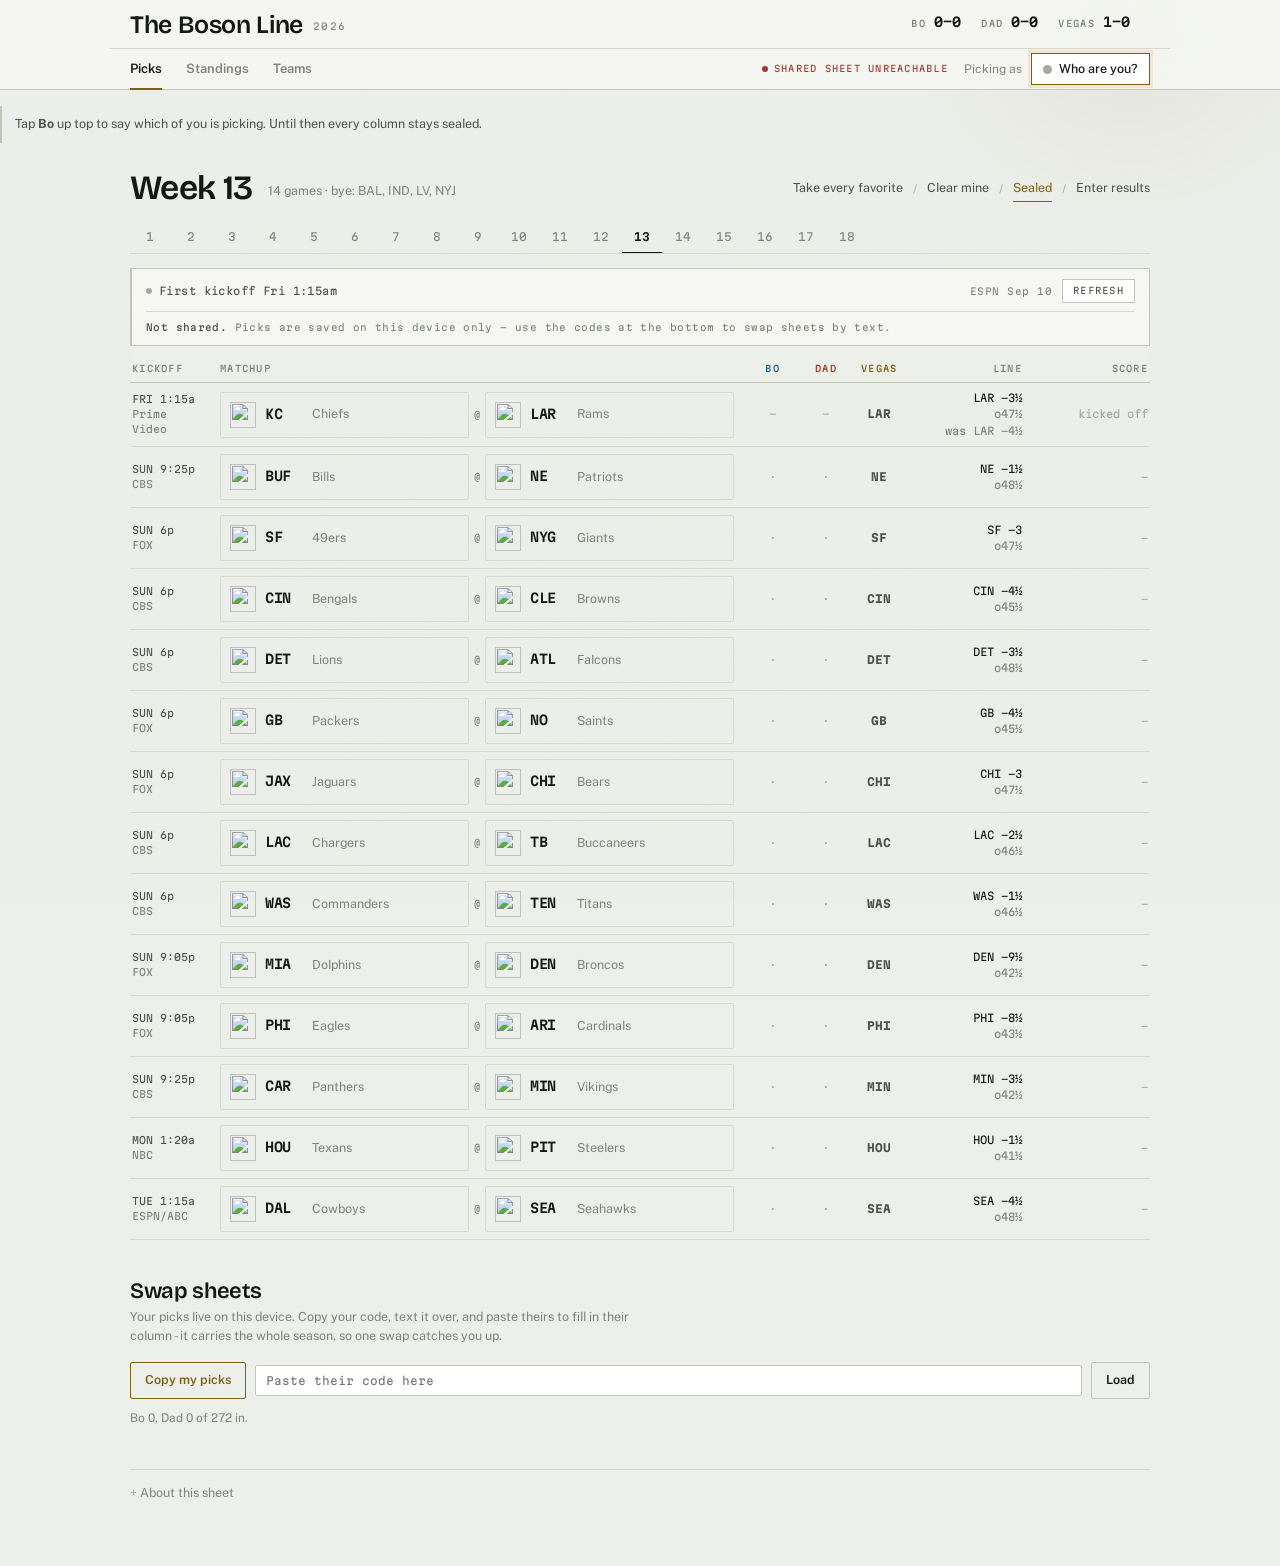
==== commit 33deb5ea: "Use 'Dad' instead of a first name; drop a third party's name" ====
--- a/docs/index.html
+++ b/docs/index.html
@@ -15,7 +15,11 @@
 <meta name="mobile-web-app-capable" content="yes">
 <meta name="apple-mobile-web-app-capable" content="yes">
 <meta name="apple-mobile-web-app-title" content="Boson Line">
-<meta name="apple-mobile-web-app-status-bar-style" content="black-translucent">
+<!-- Not black-translucent. That draws the clock and battery in white over
+     whatever the page puts there, which is right in dark mode and illegible in
+     light, where this masthead is #f6f7f3. "default" gives the strip back to iOS,
+     which tints it from theme-color above and always picks a readable colour. -->
+<meta name="apple-mobile-web-app-status-bar-style" content="default">
 <link rel="preconnect" href="https://fonts.gstatic.com" crossorigin>
 <link rel="preconnect" href="https://a.espncdn.com" crossorigin>
 <link rel="stylesheet" href="https://fonts.googleapis.com/css2?family=Bricolage+Grotesque:opsz,wght@12..96,500;12..96,600;12..96,700&family=Martian+Mono:wght@400;500;600&family=Public+Sans:wght@400;500;600&display=swap">
@@ -134,7 +138,7 @@
         nothing here needs republishing. Hand entry is only for fixing something ESPN gets wrong. Games lock
         at kickoff, and while the sheet is sealed you can&rsquo;t see the other column on a game until
         you&rsquo;ve picked it yourself.</p>
-        <p><b>Sources.</b> Schedule, preseason lines and byes come from Pete Holland&rsquo;s 2026 workbook.
+        <p><b>Sources.</b> Schedule, preseason lines and byes come from a friend&rsquo;s 2026 workbook.
         Kickoffs, live lines, totals, scores, club marks and team colors come from ESPN. Club marks are
         used to identify the teams and belong to their clubs.</p>
         <div class="setting">
--- a/docs/assets/styles.css
+++ b/docs/assets/styles.css
@@ -88,7 +88,8 @@
 :focus-visible{outline:2px solid var(--gold); outline-offset:3px}
 h2,h3{text-wrap:balance; margin:0}
 img{max-width:100%}
-.wrap{max-width:1060px; margin:0 auto; padding-inline:20px; padding-block:0 64px}
+.wrap{max-width:1060px; margin:0 auto; padding-block:0 64px;
+  padding-inline:calc(20px + var(--sal)) calc(20px + var(--sar))}
 [hidden]{display:none !important}
 
 /* the mono voice: eyebrows, column heads, codes and figures - nothing else */
@@ -173,9 +174,25 @@
 }
 
 /* ------------------------------------------------------------------ masthead */
+/* The strips a handset keeps for itself: the status bar and camera housing at
+   the top, the home indicator at the bottom, and the rounded corners either side
+   in landscape. Named here rather than called inline so the layout can be tested
+   at a desktop size by overriding them, where env() is always zero.
+
+   The top one was missing entirely. With viewport-fit=cover the web view runs the
+   full height of the screen, so the masthead was drawn underneath the clock and
+   the battery: on an iPhone the title row and the scoreline sat behind them. */
+:root{
+  --sat:env(safe-area-inset-top, 0px);
+  --sab:env(safe-area-inset-bottom, 0px);
+  --sal:env(safe-area-inset-left, 0px);
+  --sar:env(safe-area-inset-right, 0px);
+}
 .mast{background:color-mix(in srgb, var(--sheet) 88%, transparent); backdrop-filter:blur(9px);
-  border-bottom:1px solid var(--rule2); position:sticky; top:0; z-index:20}
-.mast-row{max-width:1060px; margin:0 auto; padding:0 20px; display:flex; align-items:center; gap:16px}
+  border-bottom:1px solid var(--rule2); position:sticky; top:0; z-index:20;
+  padding-top:var(--sat)}
+.mast-row{max-width:1060px; margin:0 auto; display:flex; align-items:center; gap:16px;
+  padding:0 calc(20px + var(--sar)) 0 calc(20px + var(--sal))}
 .mast-row.one{padding-top:12px; padding-bottom:10px}
 .mast-row.two{border-top:1px solid var(--rule)}
 .word{font-family:"Bricolage Grotesque", ui-sans-serif, system-ui, sans-serif; font-weight:600;
@@ -444,7 +461,15 @@
   .whead .acts::-webkit-scrollbar{display:none}
   .demobar{margin-top:10px; font-size:12px}
   .resedit{justify-content:flex-start}
-  .scoreline{gap:16px; width:100%; margin-left:0}
+  /* One row that scrolls, not a block that wraps. With four players the records
+     wrapped onto a second line and, together with the status strip an iPhone
+     keeps for its clock, pushed the first game most of the way down the screen.
+     Sideways is cheap here; vertical space is not. */
+  .scoreline{gap:16px; width:100%; margin-left:0; flex-wrap:nowrap;
+    overflow-x:auto; scrollbar-width:none; -ms-overflow-style:none}
+  .scoreline::-webkit-scrollbar{display:none}
+  .sc{flex:0 0 auto}
+  .mast-row.one{padding-top:10px; padding-bottom:8px}
   .mast-row.one{flex-wrap:wrap; gap:9px}
   .word{font-size:21px}
   .whead h2{font-size:27px}
@@ -462,12 +487,12 @@
     display:flex; justify-content:stretch;
     background:color-mix(in srgb, var(--sheet) 94%, transparent); backdrop-filter:blur(10px);
     border-top:1px solid var(--rule2);
-    padding-bottom:env(safe-area-inset-bottom)}
+    padding:0 var(--sar) var(--sab) var(--sal)}
   .tabs button{flex:1 1 0; text-align:center; padding:13px 4px 12px; font-size:12px;
     border-bottom:none; margin-bottom:0; border-top:2px solid transparent; margin-top:-1px}
   .tabs button[aria-selected="true"]{border-bottom-color:transparent; border-top-color:var(--gold)}
   /* room for the bar, plus whatever the handset puts below it */
-  .wrap{padding-block:0 calc(78px + env(safe-area-inset-bottom))}
+  .wrap{padding-block:0 calc(78px + var(--sab))}
 
   /* ------------------------------------------------------------ week control
      Eighteen 40px targets in a strip that opens scrolled to week one is a poor
@@ -523,7 +548,12 @@
   font-family:"Martian Mono",monospace; font-size:9px; letter-spacing:.14em;
   text-transform:uppercase; color:var(--ink3); opacity:0; transition:opacity .25s}
 .pulling.on{opacity:1; max-width:90px; margin-left:4px}
-@media (max-width:840px){ .status .txt{display:none} }
+/* Hidden outright on a phone, not just stripped of its label: without the text
+   it is a lone 6px dot in the masthead that reads as a rendering artefact, and
+   the strip under the week already says "Everything saved" in words.
+   This has to sit after the .status rule above - same specificity, so source
+   order is what decides it. */
+@media (max-width:840px){ .status{display:none} }
 
 /* ------------------------------------------------------------------ narrow phones
    The masthead's second row (tabs + status + identity) is the one thing that
@@ -538,8 +568,8 @@
   .ident .lab{display:none}
   .weeks button{padding:10px 0 11px; min-width:42px}   /* thumb-sized week switching */
   .tabs{gap:14px}
-  .mast-row{padding-inline:16px}
-  .wrap{padding-inline:16px}
+  .mast-row{padding-inline:calc(16px + var(--sal)) calc(16px + var(--sar))}
+  .wrap{padding-inline:calc(16px + var(--sal)) calc(16px + var(--sar))}
   .whead h2{font-size:24px}
   .word{font-size:19px}
   .word .yr{margin-left:7px}
